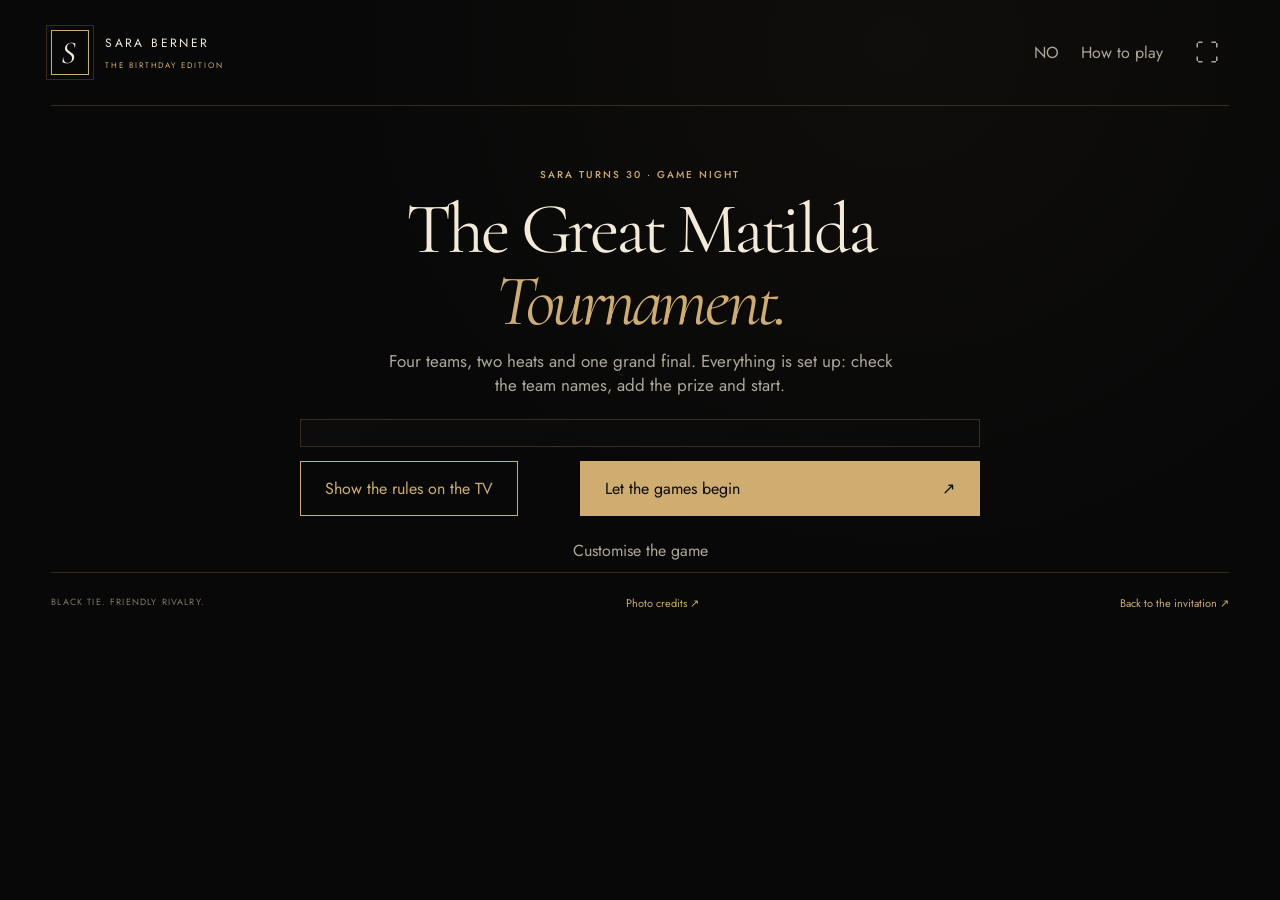
==== game/index.html @ 286bd053 "Prize bottle cut out from its white background, with a gold glow - New transparent PNG of the Berlin" ====
<!doctype html>
<html lang="en">
<head>
<meta charset="utf-8"><meta name="viewport" content="width=device-width, initial-scale=1, viewport-fit=cover"><meta name="apple-mobile-web-app-capable" content="yes"><meta name="mobile-web-app-capable" content="yes"><meta name="apple-mobile-web-app-status-bar-style" content="black-translucent"><meta name="apple-mobile-web-app-title" content="Sara's Game"><link rel="manifest" href="manifest.webmanifest"><link rel="apple-touch-icon" href="assets/app-icon.png"><meta name="theme-color" content="#080808"><meta name="robots" content="noindex,nofollow">
<title>The Great Matilda · The birthday game</title><link rel="icon" href="../favicon.svg"><link rel="stylesheet" href="game.css?v=20261114-prize3">
<!-- Optional web fonts must not block game scripts or offline play. -->
<link rel="stylesheet" href="https://fonts.googleapis.com/css2?family=Cormorant+Garamond:ital,wght@0,400;0,500;0,600;1,400;1,500&amp;family=Jost:wght@400;500;600&amp;display=swap" media="print" onload="this.media='all'">
</head>
<body>
<div class="game-shell">
  <header class="masthead"><a class="wordmark" href="../"><span class="deco-mark" aria-hidden="true">S</span><span>SARA BERNER<span class="wordmark-sub">THE BIRTHDAY EDITION</span></span></a><nav class="utility" aria-label="Game controls"><button id="language" class="quiet" type="button" aria-label="Switch to Norwegian">NO</button><button id="help-open" class="quiet" type="button" data-copy="how">How to play</button><button id="fullscreen" class="icon-button" type="button" aria-label="Full screen">⛶</button></nav></header>
  <main>
    <section id="setup" class="setup simple"><div class="simple-hero"><p class="eyebrow" data-copy="simpleEyebrow">SARA TURNS 30 · GAME NIGHT</p><h1 data-copy="simpleTitle">The Great Matilda<br><em>Tournament.</em></h1><p class="simple-sub" data-copy="simpleSub">Four teams, two heats and one grand final. Everything is set up: check the team names, add the prize and start.</p></div>
      <div class="setup-intro"><p class="eyebrow" data-copy="edition">THE GREAT MATILDA GAME NIGHT</p><h1 data-copy="setupTitle">A little friendly<br><em>competition.</em></h1><p class="intro-text" data-copy="setupIntro">Six categories. Your favourite people. And Sara, keeping score in spirit.</p><div class="rules-strip"><span><b>100–500</b><small data-copy="points">POINTS PER CLUE</small></span><span><b>2–6</b><small data-copy="teams">TEAMS AT THE TABLE</small></span><span><b>1</b><small data-copy="host">HOST IN CHARGE</small></span></div><p class="starter-note" data-copy="starter">Build your board from the category bank. Pick six ready categories, or bring in Sara’s personal rounds when they’re prepared.</p></div>
      <form id="team-form" class="team-form"><div class="section-top"><p class="eyebrow" data-copy="guestList">THE COMPETITION</p><span class="small-index">01 / 02</span></div><h2 data-copy="nameTeams">Name your teams.</h2><fieldset class="mode-choice"><legend class="sr-only" data-copy="modeLegend">Game format</legend><label><input type="radio" name="mode" value="single"><span><b data-copy="modeSingle">One game</b><small data-copy="modeSingleHint">2–6 teams on one board.</small></span></label><label><input type="radio" name="mode" value="tournament"><span><b data-copy="modeTournament">Tournament</b><small data-copy="modeTournamentHint">4–12 teams. Quick heats, then the winners meet in the final.</small></span></label></fieldset><div id="team-inputs"></div><div class="team-count"><button type="button" id="remove-team" class="text-button" data-copy="removeTeam">− Remove team</button><button type="button" id="add-team" class="text-button" data-copy="addTeam">+ Add team</button></div><div id="tournament-options" class="tournament-options" hidden><label class="team-label" for="heat-count"><span data-copy="heatSetting">Number of heats</span><select id="heat-count"><option value="2">2</option><option value="3">3</option><option value="4">4</option></select></label><label class="team-label" for="prize"><span data-copy="prizeSetting">The prize (optional)</span><input id="prize" maxlength="80" autocomplete="off" placeholder="A bottle of Berliner Luft"></label></div><label class="team-label" for="timer-duration"><span data-copy="timerSetting">Seconds per clue</span><select id="timer-duration"><option value="15">15</option><option value="30">30</option><option value="45" selected>45</option><option value="60">60</option><option value="90">90</option><option value="120">120</option></select></label><p class="form-hint" data-copy="timerHint">The clock starts when a clue opens. Timeout never changes the score.</p><a href="#category-choice" class="text-button" data-copy="chooseBoard">Choose your board ↓</a><p class="form-hint" data-copy="localSave">The game saves on this browser, so a refresh won’t end the party.</p></form>
      <section class="category-prep" id="category-choice" aria-labelledby="category-title"><div class="section-top"><p class="eyebrow" data-copy="categoryEyebrow">THE QUESTION BANK</p><span class="small-index">02 / 02</span></div><div class="category-prep-heading"><div><h2 id="category-title" data-copy="chooseSix">Choose your categories.</h2><p class="form-hint" data-copy="categoryHint">Pick as many as you like for testing. Six suits the party. Unfinished clues stay locked.</p></div><div id="category-shortcuts" class="category-shortcuts"><button id="all-categories" class="secondary" type="button" data-copy="allCategories">Select all ready</button><button id="clear-categories" class="text-button" type="button" data-copy="clearCategories">Clear selection</button><button id="default-categories" class="secondary" type="button" data-copy="recommended">Use recommended six</button></div></div><div id="category-options" class="category-options"></div><div id="tour-plan" class="tour-plan" hidden></div><details id="celebrity-picker" class="celebrity-picker"><summary data-copy="portraitTitle">Choose Sara’s celebrity faces</summary><p class="form-hint" data-copy="portraitHint">Choose five portraits for the round. Their selection order sets 100–500 points. Names are visible here for the host.</p><div id="portrait-gallery" class="portrait-gallery"></div><p id="portrait-count" role="status" aria-live="polite"></p><button id="portrait-apply" type="button" class="secondary" data-copy="portraitApply">Use these five faces</button></details><details class="private-pack"><summary data-copy="privateTitle">Prepare a private question pack</summary><p data-copy="privateHint">Download the question bank as JSON, edit your questions and answers, then import it here. It stays in this browser; nothing is uploaded to the invitation. Keep a copy on your laptop.</p><p class="form-hint" data-copy="privateFormat">6–40 categories, five clues each. Up to 2 MB, including any embedded PNG, JPG or WebP images. The two Sara reactions stay the same.</p><div class="private-actions"><button type="button" id="pack-export" class="secondary" data-copy="exportPack">Download question bank</button><label class="secondary file-label"><span data-copy="importPack">Import private JSON</span><input id="pack-import" type="file" accept=".json,application/json"></label><button type="button" id="pack-default" class="text-button" data-copy="defaultPack" hidden>Use public question bank</button></div><p id="pack-status" role="status" aria-live="polite"></p></details><div class="category-start"><p id="category-count" role="status" aria-live="polite"></p><p id="start-error" class="start-error" role="alert"></p><button type="button" id="rules-open-setup" class="secondary rules-open" data-copy="rulesShow">Show the rules on the TV</button><button type="button" id="customise" class="text-button customise-toggle">Customise the game</button><button type="submit" form="team-form" id="start-game" class="primary start-button"><span data-copy="begin">Let the games begin</span><span aria-hidden="true">↗</span></button></div></section>
      <section class="reaction-preview" aria-labelledby="reaction-title"><div><p class="eyebrow" data-copy="reactionEyebrow">SARA HAS A REACTION FOR THAT</p><h2 id="reaction-title" data-copy="reactionTitle">Correct? Wrong? She’ll let you know.</h2><p data-copy="reactionHint">Tap a sticker to try the reactions.</p></div><div class="reaction-gallery" id="reaction-gallery"></div></section>
    </section>
    <section id="play" hidden>
      <div class="board-heading"><div><p class="eyebrow" id="stage-label"></p><h1 data-copy="boardTitle">The Great Matilda<span class="gold">.</span></h1></div><div class="board-tools"><span id="progress" class="progress"></span><button id="rules-open-board" class="quiet rules-open" type="button" data-copy="rulesButton">Rules</button><button id="undo" class="quiet" type="button" data-copy="undo">↶ Undo</button><button id="adjust-open" class="quiet" type="button" data-copy="adjustScores">Adjust scores</button><button id="end-round" class="quiet" type="button" data-copy="endRound" hidden>End this round</button><button id="new-game" class="quiet" type="button" data-copy="newGame">New game</button></div></div>
      <div class="turn-banner" aria-live="polite"><div><p class="eyebrow" data-copy="turnLabel">THE FLOOR IS YOURS</p><strong id="turn-name"></strong></div><div><span data-copy="turnOrderLabel">TURN ORDER</span><p id="turn-order"></p></div></div><div class="scoreboard" id="scoreboard" aria-label="Teams and scores"></div><div class="board-scroll"><div class="quiz-board" id="board"></div></div>
      <p id="last-answer" class="last-answer" role="status" hidden></p><div class="board-footer"><span data-copy="boardHint">The highlighted team chooses a clue. Correct or Wrong takes the tile; turns move in team order.</span><button id="reactions-toggle" class="quiet" type="button" aria-pressed="true">Sara reactions: on</button></div><section id="standings" class="standings" hidden aria-live="polite"></section>
    </section>
    <p id="notice" class="notice" role="status" aria-live="polite"></p>
  </main>
  <footer class="site-footer"><span data-copy="footer">BLACK TIE. FRIENDLY RIVALRY.</span><a href="location-credits.html" target="_blank" rel="noopener" data-copy="photoCredits">Photo credits ↗</a><a href="../" data-copy="backInvite">Back to the invitation ↗</a></footer>
</div>
<dialog id="clue-dialog" aria-labelledby="clue-category">
  <div class="clue-top"><p class="eyebrow" id="clue-category"></p><div class="clue-meta"><span id="clue-value"></span><button class="icon-button" id="clue-cancel" type="button" aria-label="Return to board">×</button></div></div>
  <div class="clue-stage" id="clue-stage"><img id="clue-image" alt="Picture clue" hidden><h2 id="clue-question"></h2></div>
  <div class="answer" id="answer" hidden><p class="eyebrow" data-copy="answerLabel">THE ANSWER</p><p id="answer-text"></p><img id="answer-image" alt="" hidden><p id="answer-extra" class="answer-extra" hidden></p></div>
  <div class="clue-controls"><div class="timer"><output id="timer-value" aria-label="Seconds remaining">45</output><button id="timer-toggle" type="button" class="quiet" data-copy="startTimer">Start timer</button><button id="timer-reset" type="button" class="icon-button" aria-label="Reset timer">↺</button></div><button id="reveal" type="button" class="secondary" data-copy="reveal">Reveal answer</button></div>
  <div class="power-controls"><div class="power-buttons"><button id="power-double" type="button" class="secondary">×2 Double Up</button><button id="power-letter" type="button" class="secondary">A… First Letter</button><button id="power-steal" type="button" class="secondary">Steal</button></div><p id="power-hint" class="form-hint"></p><p id="letter-hint" class="letter-hint" role="status" hidden></p></div><div class="adjudication"><div><p class="eyebrow" data-copy="answering">ANSWERING NOW</p><div id="clue-teams" class="clue-teams"></div></div><div class="award-buttons"><button id="wrong" type="button" class="secondary"><span data-copy="wrong">Wrong</span> <span id="minus-value"></span></button><button id="correct" type="button" class="primary"><span data-copy="correct">Correct</span> <span id="plus-value"></span></button></div></div>
  <div class="clue-bottom"><button id="clue-undo" type="button" class="text-button" data-copy="undo">↶ Undo</button><p id="clue-status" role="status"></p><button id="clue-finish" type="button" class="text-button" data-copy="finish">Skip clue →</button></div>
</dialog>
<dialog id="round-dialog" class="round-dialog" aria-labelledby="round-winner"><p class="eyebrow" id="round-eyebrow"></p><p class="round-crown" aria-hidden="true">♛</p><h2 id="round-winner"></h2><p id="round-prize" class="round-prize" hidden></p><ol id="round-scores" class="round-scores"></ol><div id="round-facts" class="finale-facts round-facts"></div><div class="dialog-actions"><button id="round-back" class="secondary" type="button" data-copy="backToBoard">Back to the board</button><button id="round-next" class="primary" type="button"></button></div></dialog>
<dialog id="end-round-dialog" class="small-dialog" aria-labelledby="end-round-title"><p class="eyebrow" data-copy="hostNotes">FOR THE HOST</p><h2 id="end-round-title" data-copy="endRoundTitle">End this round now?</h2><p data-copy="endRoundBody">The team with the most points right now wins the round. Unplayed questions are skipped.</p><div class="dialog-actions"><button class="secondary" data-close="end-round-dialog" type="button" data-copy="keepPlaying">Keep playing</button><button class="primary" id="confirm-end-round" type="button" data-copy="endRoundConfirm">End round</button></div></dialog>
<dialog id="reaction-dialog" class="reaction-dialog" aria-labelledby="reaction-heading"><p id="reaction-heading" class="eyebrow"></p><img id="reaction-image" alt="Sara reaction"><strong id="reaction-points"></strong><p id="reaction-team"></p><button id="reaction-close" type="button" class="secondary" data-copy="continue">Continue →</button></dialog>
<dialog id="rules-dialog" class="rules-dialog" aria-label="Rules"><button class="icon-button dialog-close" data-close="rules-dialog" type="button" aria-label="Close">×</button><div id="rules-slide" class="rules-slide"></div><div class="rules-nav"><button id="rules-prev" type="button" class="secondary">←</button><span id="rules-dots" class="rules-dots"></span><button id="rules-next" type="button" class="primary"></button></div></dialog><dialog id="finale-dialog" class="finale-dialog" aria-labelledby="finale-eyebrow"><canvas id="finale-confetti" aria-hidden="true"></canvas><div class="finale-photo"><img src="../assets/sara-gatsby-toast.jpg" alt="Sara raising a glass of champagne to the winners"></div><div class="finale-body"><p id="finale-eyebrow" class="eyebrow"></p><h2 id="finale-winner"></h2><p id="finale-prize"></p><ol id="finale-scores" class="finale-scores"></ol><div id="finale-facts" class="finale-facts"></div><div class="finale-actions"><button id="finale-back" type="button" class="secondary" data-copy="backToBoard">Back to the board</button><button id="finale-new" type="button" class="primary" data-copy="playAgain">Start a new game</button></div></div></dialog><dialog id="help-dialog" class="small-dialog" aria-labelledby="help-title"><button class="icon-button dialog-close" data-close="help-dialog" type="button" aria-label="Close">×</button><p class="eyebrow" data-copy="hostNotes">FOR THE HOST</p><h2 id="help-title" data-copy="how">How to play</h2><ol><li data-copy="rule1">Connect your laptop to the TV. Make two to six teams and enter their names.</li><li data-copy="rule2">The first team starts. Choose a clue; the highlighted team answers and the timer starts automatically.</li><li data-copy="rule3">Correct awards points; Wrong deducts points. Both take the tile immediately and move the turn to the next team.</li><li data-copy="rule4">Turns follow team order. Each team has one Double Up, First Letter and Steal per round, used before judging or revealing the answer. Undo restores scores, tiles, turns and power-ups.</li><li data-copy="rule5">Tournament: each heat has its own board. When a heat ends, the winner goes through. The heat winners play the final for the prize.</li></ol><p class="form-hint" data-copy="draftHelp">“To prepare” tiles need personal questions or pictures. They won’t open until that content is added.</p><button class="primary" data-close="help-dialog" type="button" data-copy="understood">Got it</button></dialog>
<dialog id="reset-dialog" class="small-dialog" aria-labelledby="reset-title"><p class="eyebrow" data-copy="newRound">A FRESH START</p><h2 id="reset-title" data-copy="resetTitle">Start a new game?</h2><p data-copy="resetBody">This clears this browser’s current scores and played clues. Your question pack stays the same.</p><div class="dialog-actions"><button class="secondary" data-close="reset-dialog" type="button" data-copy="keepPlaying">Keep playing</button><button class="primary" id="confirm-reset" type="button" data-copy="resetConfirm">Start new game</button></div></dialog>
<dialog id="conflict-dialog" class="small-dialog" aria-labelledby="conflict-title"><h2 id="conflict-title" data-copy="conflictTitle">The game changed in another tab.</h2><p data-copy="conflictBody">This tab is paused to protect the latest scores. Reload the saved game before continuing.</p><button id="reload-game" class="primary" type="button" data-copy="reloadGame">Load latest game</button></dialog>
<dialog id="adjust-dialog" class="small-dialog" aria-labelledby="adjust-title"><button class="icon-button dialog-close" data-close="adjust-dialog" type="button" aria-label="Close">×</button><p class="eyebrow" data-copy="hostNotes">FOR THE HOST</p><h2 id="adjust-title" data-copy="adjustScores">Adjust scores</h2><p data-copy="adjustHint">Correct a score or award a house-rule bonus. Every correction has a reason and can be undone.</p><form id="adjust-form"><label class="team-label"><span data-copy="adjustTeam">Team</span><select id="adjust-team" required></select></label><label class="team-label"><span data-copy="adjustAmount">Points to add or subtract</span><input id="adjust-amount" type="number" min="-1000000" max="1000000" step="1" value="100" required></label><label class="team-label"><span data-copy="adjustReason">Reason</span><input id="adjust-reason" maxlength="160" required autocomplete="off"></label><p id="adjust-error" class="notice" role="status"></p><button class="primary" type="submit" data-copy="applyCorrection">Apply correction</button></form><div id="adjust-history" class="adjust-history"></div></dialog>
<script src="session-store.js?v=20261114-prize3"></script><script src="pack.js?v=20261114-prize3"></script><script src="celebrity-faces.js?v=20261114-prize3"></script><script src="engine.js?v=20261114-prize3"></script><script src="pack-tools.js?v=20261114-prize3"></script><script src="app.js?v=20261114-prize3"></script>
</body></html>
---- game/game.css ----
:root{--black:#080808;--panel:#141414;--gold:#cfad70;--ivory:#f3ead7;--muted:#ada798;--line:#cfad7038;color-scheme:dark;font-family:'Jost',sans-serif;background:var(--black);color:var(--ivory)}
*{box-sizing:border-box}body{margin:0;background:radial-gradient(ellipse at 70% 5%,#cfad7009,transparent 45%),var(--black);min-height:100svh}button,input{font:inherit}button,a,input{touch-action:manipulation}button{cursor:pointer;color:inherit;transition:background .2s,border-color .2s,transform .2s}button:disabled{cursor:default;opacity:.4}a{color:var(--gold);text-decoration:none}button:focus-visible,a:focus-visible,input:focus-visible{outline:2px solid var(--gold);outline-offset:5px}button:not(:disabled):active{transform:translateY(1px)}[hidden]{display:none!important}h1,h2,p{margin:0}h1,h2{font-family:'Cormorant Garamond',Georgia,serif;font-weight:400}h1{font-size:clamp(54px,6.8vw,112px);letter-spacing:-.045em;line-height:.94}h2{font-size:clamp(32px,3.5vw,52px);letter-spacing:-.025em;line-height:1.08}em{font-weight:400;color:var(--gold)}.gold{color:var(--gold)}.game-shell{max-width:1740px;margin:auto;padding:0 clamp(20px,4vw,72px)}.masthead{min-height:106px;display:flex;align-items:center;justify-content:space-between;gap:24px;border-bottom:1px solid var(--line)}.wordmark{display:flex;gap:16px;align-items:center;color:var(--ivory);font-size:12px;letter-spacing:.2em}.wordmark-sub{display:block;color:var(--gold);font-size:8px;margin-top:7px;letter-spacing:.24em}.deco-mark{display:grid;place-items:center;border:1px solid var(--gold);outline:1px solid var(--line);outline-offset:4px;width:38px;height:45px;font:italic 32px 'Cormorant Garamond',serif}.utility{display:flex;gap:22px;align-items:center}.quiet,.icon-button,.text-button{background:transparent;border:0;padding:10px 0;color:var(--muted);min-height:44px}.quiet:hover,.text-button:hover{color:var(--gold)}.icon-button{font-size:24px;min-width:44px;display:inline-grid;place-items:center}.eyebrow{font-size:10px;font-weight:500;letter-spacing:.2em;line-height:1.7;color:var(--gold)}.primary,.secondary{display:inline-flex;align-items:center;justify-content:center;gap:16px;border:1px solid var(--gold);padding:15px 24px;min-height:52px}.primary{background:var(--gold);color:#0a0a0a}.primary:hover:not(:disabled){background:#e3c790;border-color:#e3c790}.secondary{background:transparent;color:var(--gold)}.secondary:hover:not(:disabled){background:#cfad7010}
.setup{display:grid;grid-template-columns:1.2fr 1fr;gap:64px 8%;padding-top:clamp(46px,7vw,100px)}.setup-intro{padding:10px 0}.setup-intro h1{margin:24px 0 26px}.intro-text{font-size:17px;line-height:1.7;color:var(--muted);max-width:460px}.rules-strip{display:flex;gap:clamp(20px,4vw,62px);margin:44px 0 25px;padding:24px 0;border-block:1px solid var(--line);max-width:480px}.rules-strip span{display:flex;flex-direction:column;gap:9px}.rules-strip b{font:400 32px 'Cormorant Garamond',serif}.rules-strip small{font-size:8px;letter-spacing:.12em;color:var(--gold)}.starter-note,.form-hint{font-size:12px;color:var(--muted);line-height:1.6;max-width:440px}.team-form{position:relative;padding:clamp(26px,3.6vw,54px);border:1px solid var(--line);align-self:start;background:linear-gradient(145deg,#ffffff04,transparent)}.team-form::before,.team-form::after{position:absolute;content:'';width:30px;height:30px;pointer-events:none;border:solid var(--gold)}.team-form::before{left:8px;top:8px;border-width:1px 0 0 1px}.team-form::after{bottom:8px;right:8px;border-width:0 1px 1px 0}.section-top{display:flex;justify-content:space-between;gap:15px;margin-bottom:20px}.small-index{font-size:10px;color:var(--muted)}#team-inputs{margin-top:26px}.team-label{display:block;margin-top:17px;font-size:11px;color:var(--muted)}.team-label input{display:block;width:100%;margin-top:7px;background:#080808;border:1px solid var(--line);color:var(--ivory);min-height:46px;padding:10px 14px;border-radius:0}.team-label input:focus{border-color:var(--gold)}.team-count{display:flex;justify-content:space-between;font-size:12px;gap:20px;margin:6px 0 19px}.start-button{width:100%;justify-content:space-between}.team-form .form-hint{margin-top:16px}.reaction-preview{grid-column:1/-1;border-top:1px solid var(--line);padding:32px 0;display:grid;grid-template-columns:1fr 1.2fr;align-items:center;gap:36px}.reaction-preview h2{font-size:34px;max-width:420px;margin:10px 0}.reaction-preview p:not(.eyebrow){font-size:12px;color:var(--muted)}.reaction-gallery{display:flex;gap:8px;flex-wrap:wrap;justify-content:flex-end}.sticker-button{background:transparent;border:1px solid transparent;width:clamp(48px,5vw,78px);aspect-ratio:1;padding:3px}.sticker-button:hover{transform:translateY(-5px) rotate(-4deg);border-color:var(--line)}.sticker-button img{width:100%;height:100%;object-fit:contain}
.board-heading{display:flex;justify-content:space-between;align-items:flex-end;gap:28px;padding:36px 0 27px}.board-heading h1{font-size:clamp(44px,5vw,74px);margin-top:11px}.board-tools{display:flex;align-items:center;gap:22px;font-size:12px}.progress{color:var(--gold);white-space:nowrap}.scoreboard{display:grid;grid-template-columns:repeat(var(--team-count,3),1fr);gap:12px;margin-bottom:25px}.team-score{position:relative;background:#111;border:1px solid #ffffff16;padding:14px 20px;display:flex;align-items:center;justify-content:space-between;gap:18px;text-align:left;min-width:0}.team-score[aria-pressed=true]{border-color:var(--gold);background:linear-gradient(100deg,#cfad7012,#101010)}.team-score[aria-pressed=true]::before{position:absolute;content:'';height:4px;width:4px;background:var(--gold);left:8px;top:50%;transform:rotate(45deg)}.team-score .team-name{font-size:13px;overflow-wrap:anywhere}.team-score strong{font:500 35px/.9 'Cormorant Garamond',serif;white-space:nowrap;color:var(--gold)}.board-scroll{overflow-x:auto;padding:1px}.quiz-board{display:grid;grid-template-columns:repeat(var(--board-columns,6),minmax(0,1fr));gap:9px}.category-column{display:grid;grid-template-rows:76px repeat(5,clamp(58px,9.2vh,102px));gap:9px}.category-heading{display:flex;flex-direction:column;align-items:center;justify-content:center;text-align:center;border-block:1px solid #cfad7066;padding:8px}.category-heading h2{font-family:'Jost',sans-serif;font-size:clamp(11px,1vw,16px);line-height:1.3;letter-spacing:.025em;font-weight:500}.category-heading span{font-size:8px;color:#877957;margin-bottom:6px;letter-spacing:.2em}.clue-tile{position:relative;display:flex;flex-direction:column;align-items:center;justify-content:center;gap:2px;background:linear-gradient(145deg,#1b1b1b,#111);border:1px solid var(--line);font:400 clamp(28px,3vw,45px)/1 'Cormorant Garamond',serif;color:var(--gold)}.clue-tile:hover:not(:disabled){background:#252117;border-color:var(--gold);transform:translateY(-2px);box-shadow:0 8px 25px #0008}.clue-tile.used{background:transparent;border-color:#ffffff0a;opacity:1;color:#776645;font-size:23px}.clue-tile.draft{background:#0c0c0c;border-style:dashed;opacity:.65;font-size:25px;color:#69645a}.clue-tile small{font:400 8px/1.5 'Jost',sans-serif;letter-spacing:.08em;color:#aaa18e}.board-footer{display:flex;justify-content:space-between;align-items:center;gap:24px;font-size:11px;color:var(--muted);line-height:1.5;margin:12px 0 24px}.board-footer button{font-size:11px;white-space:nowrap}.site-footer{border-top:1px solid var(--line);padding:22px 0 30px;display:flex;justify-content:space-between;gap:22px;color:#847b68;font-size:9px;letter-spacing:.13em}.site-footer a{font-size:11px;letter-spacing:0}.notice{font-size:13px;line-height:1.6;color:var(--gold);padding:0 0 12px}.notice:empty{display:none}.standings{text-align:center;padding:45px 20px;border:1px solid var(--gold);margin-bottom:35px;animation:rise .5s both}.standings h2{font-size:56px;margin:12px 0}.standings p{color:var(--gold);font-size:14px}
dialog{width:min(1200px,calc(100% - 48px));max-width:none;max-height:calc(100svh - 40px);border:1px solid #cfad706e;background:#101010;color:var(--ivory);padding:28px 40px;overflow-y:auto;overscroll-behavior:contain}dialog::backdrop{background:#000d;backdrop-filter:blur(10px)}dialog[open]{animation:rise .25s both}.clue-top{display:flex;align-items:center;justify-content:space-between;gap:20px;border-bottom:1px solid var(--line);padding-bottom:12px}.clue-meta{display:flex;align-items:center;gap:30px;color:var(--gold)}#clue-value{font:400 32px 'Cormorant Garamond',serif}.clue-stage{min-height:clamp(150px,26vh,350px);display:flex;align-items:center;justify-content:center;gap:32px;padding:26px 12px}.clue-stage h2{font-size:clamp(32px,3.8vw,56px);line-height:1.12;text-align:center;max-width:900px}.clue-stage.has-image h2{font-size:clamp(26px,3vw,45px);text-align:left;flex:1}.clue-stage img{width:min(45%,420px);height:min(34vh,360px);object-fit:contain}.answer{text-align:center;padding:18px;background:#cfad7009;border:1px solid var(--line);animation:rise .3s both}.answer p:last-child{font:400 27px/1.2 'Cormorant Garamond',serif;margin-top:5px}.clue-controls{display:flex;align-items:center;justify-content:space-between;gap:20px;margin:18px 0}.timer{display:flex;align-items:center;gap:15px}.timer output{font:500 35px/.9 'Cormorant Garamond',serif;color:var(--gold);font-variant-numeric:tabular-nums;min-width:36px}.timer button{font-size:12px}.timer .icon-button{font-size:21px}.adjudication{display:flex;align-items:flex-end;justify-content:space-between;gap:24px;border-top:1px solid var(--line);padding-top:16px}.clue-teams{display:flex;flex-wrap:wrap;gap:6px;margin-top:9px}.clue-team{border:1px solid var(--line);color:var(--muted);padding:9px 13px;font-size:12px;background:transparent;min-height:42px;max-width:250px;overflow-wrap:anywhere}.clue-team[aria-pressed=true]{border-color:var(--gold);color:var(--ivory);background:#cfad7012}.award-buttons{display:flex;gap:10px;flex-shrink:0}.award-buttons button{min-width:140px}.clue-bottom{display:flex;align-items:center;justify-content:space-between;gap:20px;padding-top:9px}.clue-bottom button{font-size:12px;color:var(--gold);white-space:nowrap}.clue-bottom p{font-size:11px;color:var(--muted);text-align:center}
/* The supplied cutouts float over the game, without a card or image frame. */
.reaction-dialog{--reaction-color:var(--gold);isolation:isolate;text-align:center;width:min(760px,calc(100% - 24px));max-height:calc(100svh - 16px);overflow:hidden;padding:16px 24px;border:0;background:transparent;box-shadow:none}
.reaction-dialog::backdrop{background:#0009;backdrop-filter:blur(3px)}
.reaction-dialog[open]{animation:none}
.reaction-dialog.wrong{--reaction-color:#d7998c}
.reaction-dialog .eyebrow{color:var(--reaction-color);font-size:clamp(12px,1.6vw,18px);letter-spacing:.28em;text-shadow:0 2px 12px #000}
.reaction-dialog img{display:block;width:min(480px,85vw);height:clamp(170px,45svh,500px);object-fit:contain;margin:12px auto 0;position:relative;z-index:1;filter:drop-shadow(0 0 18px color-mix(in srgb,var(--reaction-color) 45%,transparent)) drop-shadow(0 16px 24px #0009);transform-origin:50% 70%}
.reaction-dialog strong{font:500 clamp(60px,9svh,110px)/.9 'Cormorant Garamond',serif;color:var(--reaction-color);display:block;position:relative;z-index:2;margin-top:2px;text-shadow:0 3px 22px #000}
.reaction-dialog #reaction-team{margin:10px 0 12px;color:var(--ivory);font-size:clamp(14px,2vw,22px);overflow-wrap:anywhere;text-shadow:0 2px 12px #000}
.reaction-dialog #reaction-close{padding:8px 22px;min-height:44px;border:0;border-bottom:1px solid var(--line);background:#08080866;color:var(--ivory)}
.reaction-dialog[data-effect=pop][open] img{animation:sticker-pop .65s cubic-bezier(.2,.8,.3,1.25) both}
.reaction-dialog[data-effect=float][open] img{animation:sticker-float .65s cubic-bezier(.15,.8,.3,1) both}
.reaction-dialog[data-effect=swing][open] img{animation:sticker-swing .7s ease-out both}
.reaction-dialog[data-effect=shake][open] img{animation:sticker-shake .65s both}
.reaction-dialog[data-effect=drop][open] img{animation:sticker-drop .65s ease-out both}
.reaction-dialog[data-effect=wobble][open] img{animation:sticker-wobble .7s ease-out both}
.small-dialog{width:min(620px,calc(100% - 32px));padding:36px}.small-dialog h2{margin:16px 0 22px}.small-dialog p:not(.eyebrow),.small-dialog li{font-size:14px;line-height:1.65;color:var(--muted)}.small-dialog ol{padding-left:22px}.small-dialog li{margin:16px 0;padding-left:6px}.small-dialog>.primary{margin-top:24px}.dialog-close{float:right;margin-top:-15px;margin-right:-15px}.dialog-actions{display:flex;gap:12px;justify-content:flex-end;margin-top:30px}.small-dialog .form-hint{font-size:12px}
@keyframes rise{from{opacity:0;transform:translateY(14px)}to{opacity:1;transform:translateY(0)}}@keyframes sticker-pop{0%{opacity:0;transform:scale(.55) rotate(-15deg)}60%{opacity:1;transform:scale(1.12) rotate(5deg)}100%{transform:scale(1) rotate(0)}}@keyframes sticker-shake{0%{opacity:0;transform:translateX(30px)}25%{opacity:1;transform:translateX(-16px) rotate(-8deg)}50%{transform:translateX(12px) rotate(6deg)}75%{transform:translateX(-6px) rotate(-3deg)}100%{transform:translateX(0)}}
@media(max-width:1050px){.setup{gap:48px 5%;grid-template-columns:1fr 1fr}.utility{gap:12px}.adjudication{display:block}.award-buttons{justify-content:flex-end;margin-top:14px}.board-tools{gap:12px}.reaction-preview{grid-template-columns:1fr}.reaction-gallery{justify-content:flex-start}.sticker-button{width:65px}.team-score{padding:13px 14px;gap:10px}.team-score .team-name{font-size:11px}.team-score strong{font-size:30px}.clue-stage{min-height:180px}}
@media(max-width:700px){.game-shell{padding:0 18px}.masthead{min-height:82px;gap:10px}.wordmark{font-size:9px;gap:10px;letter-spacing:.12em}.wordmark-sub{font-size:6px;letter-spacing:.12em}.deco-mark{width:26px;height:32px;font-size:25px}.utility{gap:10px;font-size:10px}.utility .icon-button{font-size:20px;min-width:28px}.setup{grid-template-columns:1fr;gap:32px;padding-top:40px}.setup-intro h1{font-size:65px}.rules-strip{margin-top:27px;gap:42px}.team-form{padding:28px}.reaction-preview{gap:20px}.reaction-preview h2{font-size:30px}.sticker-button{width:55px}.board-heading{align-items:flex-start;gap:10px;flex-direction:column;padding:26px 0 20px}.board-heading h1{font-size:54px}.board-tools{width:100%;justify-content:space-between}.scoreboard{grid-template-columns:repeat(2,minmax(0,1fr));gap:8px;margin-bottom:20px}.team-score{padding:12px 15px;min-height:60px}.quiz-board{min-width:750px}.category-column{grid-template-rows:68px repeat(5,64px);gap:7px}.category-heading h2{font-size:12px}.clue-tile{font-size:32px}.board-footer{align-items:flex-start;flex-direction:column;gap:0}.site-footer{font-size:7px;align-items:center}.site-footer a{font-size:10px}dialog{width:calc(100% - 20px);max-height:calc(100svh - 20px);padding:16px}.clue-top{gap:6px}.clue-top .eyebrow{font-size:9px}.clue-meta{gap:7px}.clue-stage{flex-direction:column;gap:15px;padding:24px 0}.clue-stage h2,.clue-stage.has-image h2{font-size:32px;text-align:center}.clue-stage img{width:100%;height:200px}.clue-controls{gap:8px}.clue-controls .secondary{font-size:12px;padding:12px}.timer{gap:6px}.timer output{font-size:30px}.timer button{font-size:10px}.timer .icon-button{min-width:28px}.award-buttons{width:100%}.award-buttons button{flex:1;min-width:0;padding:12px;font-size:13px}.clue-team{font-size:11px;padding:8px 10px}.clue-bottom{flex-wrap:wrap;gap:2px 15px}.clue-bottom p{order:3;width:100%;padding-bottom:5px}.small-dialog{padding:25px}.dialog-actions{flex-direction:column}.reaction-dialog{padding:14px 12px}.standings h2{font-size:42px}}
/* Share the available TV height across the board, including turns and tokens. */
@media(min-width:701px){
  .playing .game-shell{height:100svh;display:flex;flex-direction:column}
  .playing .masthead{min-height:56px;flex-shrink:0}
  .playing main{flex:1;min-height:0;display:flex;flex-direction:column}
  .playing #play{flex:1;min-height:0;display:flex;flex-direction:column}
  .playing .board-heading{padding:10px 0 12px;gap:20px;flex-shrink:0}
  .playing .board-heading h1{font-size:44px;margin-top:4px}
  .playing .board-tools{gap:18px}
  .playing .turn-banner{padding:7px 0;margin-bottom:8px;flex-shrink:0}
  .playing .turn-banner strong{font-size:26px}
  .playing .scoreboard{margin-bottom:10px;flex-shrink:0}
  .playing .team-score{min-height:66px;padding:8px 16px}
  .playing .team-details{gap:3px}
  .playing .team-powers span{padding:2px 5px}
  .playing .board-scroll{flex:1;min-height:306px}
  .playing .quiz-board{height:100%;gap:8px}
  .playing .category-column{height:100%;grid-template-rows:54px repeat(var(--rows,5),minmax(44px,1fr));gap:6px}
  .playing .category-heading h2{font-size:clamp(13px,1.2vw,18px)}
  .playing .clue-tile{font-size:clamp(32px,3.2vw,52px)}
  .playing .tall-board .category-column{grid-template-rows:30px repeat(var(--rows,7),minmax(0,1fr));gap:3px}
  .playing .tall-board .category-heading{padding:2px 6px}
  .playing .tall-board .clue-tile{font-size:clamp(20px,2vw,40px);min-height:0;overflow:hidden}
  .playing .tall-board .clue-tile.used{font-size:18px}
  .playing .clue-tile.draft{font-size:26px}
  .playing .clue-tile.used{font-size:24px}
  .playing .last-answer{padding:6px 12px;margin-top:6px;flex-shrink:0}
  .playing .board-footer{margin:0;gap:16px;flex-shrink:0}
  .playing .site-footer{padding:6px 0;flex-shrink:0}
}
@media(prefers-reduced-motion:reduce){*,*::before,*::after{animation:none!important;transition:none!important;scroll-behavior:auto!important}}

@keyframes sticker-float{from{opacity:0;transform:translateY(100px) scale(.85)}to{opacity:1;transform:translateY(0) scale(1)}}
@keyframes sticker-swing{0%{opacity:0;transform:rotate(-28deg) scale(.7)}55%{opacity:1;transform:rotate(9deg) scale(1.04)}80%{transform:rotate(-4deg)}100%{transform:rotate(0) scale(1)}}
@keyframes sticker-drop{0%{opacity:0;transform:translateY(-90px) rotate(8deg)}65%{opacity:1;transform:translateY(10px) rotate(-4deg)}100%{transform:translateY(0) rotate(0)}}
@keyframes sticker-wobble{0%{opacity:0;transform:scale(.7) rotate(14deg)}30%{opacity:1;transform:scale(1.06) rotate(-10deg)}65%{transform:rotate(6deg)}100%{transform:scale(1) rotate(0)}}

/* Preparation is deliberately separate from the board shown on the TV. */
select{font:inherit;color:var(--ivory);background:var(--black);border:1px solid var(--line);border-radius:0;padding:10px 14px;min-height:46px}select:focus-visible{outline:2px solid var(--gold);outline-offset:4px}.team-label select{display:block;width:100%;margin-top:7px}.team-form>a{display:inline-block;margin-top:14px;color:var(--gold)}
.category-prep{grid-column:1/-1;border-top:1px solid var(--line);padding-top:30px;scroll-margin-top:30px}.category-prep-heading{display:flex;align-items:flex-end;justify-content:space-between;gap:24px}.category-prep-heading .form-hint{margin-top:14px;max-width:570px}.category-prep-heading button{font-size:12px;padding:12px 18px;white-space:nowrap}.category-options{display:grid;grid-template-columns:repeat(5,minmax(0,1fr));gap:12px;margin:28px 0}.category-option{display:flex;flex-direction:column;position:relative;min-width:0;min-height:185px;padding:20px 18px;background:#111;border:1px solid var(--line);cursor:pointer;transition:border-color .2s,background .2s}.category-option:has(input:checked){border-color:var(--gold);background:linear-gradient(130deg,#cfad7015,#111)}.category-option:has(input:focus-visible){outline:2px solid var(--gold);outline-offset:4px}.category-option:has(input:disabled){opacity:.45;cursor:default}.category-option input{width:18px;height:18px;margin:0 0 18px;accent-color:var(--gold);align-self:flex-end}.category-option strong{font:500 24px/1.05 'Cormorant Garamond',serif}.category-option small{font-size:11px;line-height:1.6;color:var(--muted);margin:10px 0 12px}.category-option .ready-count{font-size:10px;letter-spacing:.07em;color:var(--gold);margin-top:auto}.category-start{display:flex;align-items:center;justify-content:space-between;gap:24px}.category-start>p{font-size:13px;line-height:1.6;color:var(--muted)}.category-start .start-button{max-width:400px}.board-tools{flex-wrap:wrap;justify-content:flex-end}.answer #answer-text{font:400 27px/1.2 'Cormorant Garamond',serif;margin-top:5px}.answer .answer-extra{font:400 13px/1.65 'Jost',sans-serif;color:var(--muted);margin:12px auto 0;max-width:850px;white-space:pre-line}#adjust-form>.primary{width:100%;margin-top:24px}#adjust-error{padding-top:10px}.adjust-history{margin-top:24px;border-top:1px solid var(--line);padding-top:14px}.adjust-history:empty{display:none}.adjust-history p{font-size:12px!important;padding:7px 0}.adjust-history strong{color:var(--gold)}
@media(max-width:1100px){.category-options{grid-template-columns:repeat(3,minmax(0,1fr))}.category-option{min-height:170px}.board-tools{gap:10px}.board-tools .progress{width:100%;text-align:right}}
@media(max-width:700px){.category-options{grid-template-columns:repeat(2,minmax(0,1fr));gap:10px}.category-option{padding:16px 14px;min-height:175px}.category-option strong{font-size:23px}.category-prep-heading,.category-start{align-items:stretch;flex-direction:column}.category-start .start-button{max-width:none}.category-prep-heading button{align-self:flex-start}.board-tools .progress{width:auto;text-align:left}.category-option input{margin-bottom:12px}}

.private-pack{border-block:1px solid var(--line);margin:30px 0;padding:18px 0}.private-pack summary{cursor:pointer;color:var(--gold);font-size:14px}.private-pack>p{max-width:800px;color:var(--muted);font-size:13px;line-height:1.7;margin-top:14px}.private-pack .form-hint{font-size:12px}.private-actions{display:flex;flex-wrap:wrap;gap:14px;margin-top:20px;align-items:center}.private-actions button,.file-label{font-size:12px}.file-label{position:relative;cursor:pointer;overflow:hidden}.file-label input{position:absolute;inset:0;width:100%;height:100%;opacity:0;cursor:pointer}.file-label:focus-within{outline:2px solid var(--gold);outline-offset:4px}#answer-image{display:block;max-width:100%;height:min(35vh,320px);object-fit:contain;margin:16px auto}
/* Tournament format, round results and TV-readable clue controls. */
.sr-only{position:absolute;width:1px;height:1px;overflow:hidden;clip:rect(0 0 0 0);white-space:nowrap}
.mode-choice{display:grid;grid-template-columns:1fr 1fr;gap:10px;border:0;padding:0;margin:18px 0 6px}
.mode-choice label{display:flex;gap:12px;align-items:flex-start;padding:14px 16px;border:1px solid var(--line);cursor:pointer}
.mode-choice label:has(input:checked){border-color:var(--gold);background:#cfad7010}
.mode-choice input{accent-color:var(--gold);margin-top:4px}
.mode-choice b{display:block;font-weight:500;color:var(--ivory)}
.mode-choice small{display:block;margin-top:4px;color:var(--muted);font-size:12px;line-height:1.45}
.tournament-options{display:grid;grid-template-columns:1fr 2fr;gap:12px}
.tour-plan{display:grid;grid-template-columns:repeat(auto-fit,minmax(220px,1fr));gap:12px;margin-top:18px}
.tour-plan>.form-hint,.tour-plan>.text-button{grid-column:1/-1}
.tour-heat{border:1px solid var(--line);padding:18px}
.tour-heat:last-of-type{border-color:var(--gold)}
.tour-heat h3{font-size:22px;margin:8px 0 10px;overflow-wrap:anywhere}
.tour-cats{color:var(--muted);font-size:13px;line-height:1.5}
.round-dialog{width:min(900px,calc(100% - 48px));text-align:center;padding:48px 40px;border-color:var(--gold)}
.round-dialog::backdrop{background:#000d}
.round-crown{font-size:46px;color:var(--gold);margin:6px 0 0;line-height:1}
.round-dialog h2{font-size:clamp(48px,6vw,96px);margin:10px 0 14px;overflow-wrap:anywhere}
.round-dialog.is-final h2{background:linear-gradient(100deg,#b8902f,#f6e3ae 30%,#d3b580 50%,#fff4d6 62%,#c9a24a);-webkit-background-clip:text;background-clip:text;color:transparent}
.round-prize{font-size:clamp(20px,2vw,28px);color:var(--ivory);margin:0 0 18px}
.round-scores{list-style:none;padding:0;margin:18px auto 26px;max-width:520px;counter-reset:rank}
.round-scores li{display:flex;justify-content:space-between;gap:20px;padding:10px 4px;border-bottom:1px solid var(--line);font-size:18px;counter-increment:rank}
.round-scores li::before{content:counter(rank);color:var(--gold);width:26px;text-align:left}
.round-scores li span{flex:1;text-align:left}
.round-scores li:first-child{color:var(--gold)}
.round-dialog .dialog-actions{justify-content:center}
@media(min-width:1400px){.clue-team{font-size:17px;padding:12px 18px;min-height:52px}.clue-bottom p{font-size:16px}.clue-bottom button{font-size:15px}.timer button{font-size:15px}}
@media(max-width:700px){.mode-choice,.tournament-options{grid-template-columns:1fr}}

/* The host follows the highlighted turn; completed tickets stay visibly taken. */
.turn-banner{display:flex;justify-content:space-between;align-items:center;gap:24px;border-block:1px solid var(--line);padding:14px 0;margin-bottom:16px}.turn-banner strong{font:500 30px/1.2 'Cormorant Garamond',serif;color:var(--gold)}.turn-banner>div:last-child{text-align:right;max-width:60%}.turn-banner span{font-size:9px;letter-spacing:.15em;color:var(--gold)}.turn-banner p:last-child{font-size:11px;line-height:1.6;color:var(--muted)}.team-details{display:grid;gap:6px}.turn-label{font-size:8px;letter-spacing:.13em;color:var(--gold)}.team-powers{display:flex;gap:6px}.team-powers span{font-size:10px;border:1px solid var(--line);padding:3px 6px;color:var(--gold)}.team-powers .spent{color:#696969;border-color:#ffffff12;text-decoration:line-through}.clue-tile.used{background:#161616;border-color:#ffffff12;color:#686868}.clue-tile.used small{color:#777}.answering-team{font:500 29px/1.2 'Cormorant Garamond',serif;color:var(--gold)}.power-controls{padding:12px 0;border-top:1px solid var(--line)}.power-buttons{display:flex;flex-wrap:wrap;gap:8px}.power-buttons button{padding:10px 16px;font-size:12px}.power-controls .form-hint{margin-top:8px;font-size:10px}.letter-hint{margin-top:10px;color:var(--gold);font-size:20px}.adjudication{align-items:center}
@media(max-width:700px){.turn-banner{align-items:flex-start}.turn-banner strong{font-size:25px}.turn-banner>div:last-child{max-width:48%}.team-score strong{font-size:30px}.adjudication{flex-wrap:wrap}.power-buttons button{flex:1;white-space:nowrap;padding:10px}.power-buttons button:last-child{flex-basis:100%}}

.quiz-board{min-width:calc(var(--board-columns,6) * 140px)}.category-shortcuts{display:flex;flex-wrap:wrap;gap:10px;justify-content:flex-end}.category-shortcuts button{font-size:12px}.category-prep-heading{align-items:center}@media(max-width:700px){.category-shortcuts{justify-content:flex-start}.category-prep-heading{flex-direction:column;align-items:flex-start}}

.last-answer{padding:12px 16px;background:#cfad7008;border:1px solid var(--line);font-size:13px;line-height:1.5;color:var(--gold);margin-top:12px}

.celebrity-picker{border-block:1px solid var(--line);padding:22px 0;margin:22px 0}.celebrity-picker summary{font-size:14px;color:var(--gold);cursor:pointer}.portrait-gallery{display:grid;grid-template-columns:repeat(auto-fill,minmax(140px,1fr));gap:12px;margin:20px 0}.portrait-card{display:grid;position:relative;gap:6px;border:1px solid var(--line);padding:8px;cursor:pointer}.portrait-card:has(input:checked){border-color:var(--gold);background:#cfad700c}.portrait-card img{width:100%;aspect-ratio:1;object-fit:cover}.portrait-card input{position:absolute;top:15px;right:15px;accent-color:var(--gold);width:19px;height:19px}.portrait-card strong{font-size:12px;font-weight:400}.portrait-card span{font-size:11px;color:var(--gold)}#portrait-count{font-size:12px;color:var(--muted);margin-bottom:12px}

/* Landscape photo clues get more room than the square portrait layout. */
@media(min-width:701px){
  #clue-dialog:has(.location-clue){padding:12px 24px;max-height:calc(100svh - 24px)}
  #clue-dialog:has(.location-clue) .clue-top{padding-bottom:4px}
  #clue-dialog:has(.location-clue) .clue-meta .icon-button{min-height:32px}
  .clue-stage.location-clue{min-height:0;padding:8px 0;gap:20px}
  .clue-stage.location-clue img{width:70%;height:clamp(220px,42svh,420px);object-fit:contain}
  .clue-stage.location-clue h2{font-size:28px;line-height:1.15}
  #clue-dialog:has(.location-clue) .clue-controls{margin:6px 0}
  #clue-dialog:has(.location-clue) .secondary{min-height:40px;padding:8px 16px}
  #clue-dialog:has(.location-clue) .power-controls{display:grid;grid-template-columns:auto 1fr;align-items:center;gap:6px 16px;padding:6px 0}
  #clue-dialog:has(.location-clue) .power-controls .form-hint{margin:0;max-width:none}
  #clue-dialog:has(.location-clue) .letter-hint{grid-column:1/-1;margin:0}
  #clue-dialog:has(.location-clue) .adjudication{padding-top:8px}
  #clue-dialog:has(.location-clue) .clue-teams{margin-top:3px}
  #clue-dialog:has(.location-clue) .answering-team{font-size:24px}
  #clue-dialog:has(.location-clue) .clue-bottom{padding-top:4px}
  #clue-dialog:has(.location-clue) .clue-bottom button{min-height:32px}
}
.tour-picker{margin-top:12px}
.tour-picker summary{cursor:pointer;color:var(--gold);font-size:13px}
.tour-chips{display:flex;flex-wrap:wrap;gap:6px;margin-top:10px}
.tour-chip{border:1px solid var(--line);background:transparent;color:var(--muted);padding:5px 9px;font:inherit;font-size:12px;cursor:pointer}
.tour-chip[aria-pressed="true"]{border-color:var(--gold);color:#f4ead7;background:rgba(201,164,92,.16)}
.tour-pick-count{color:var(--muted);font-size:12px;margin-top:8px}
.power-pop{position:fixed;inset:0;display:flex;flex-direction:column;align-items:center;justify-content:center;gap:14px;pointer-events:none;z-index:20;animation:power-pop 1.8s ease forwards}
.power-pop img{height:min(46vh,380px);max-width:70vw;object-fit:contain;filter:drop-shadow(0 0 22px rgba(201,164,92,.7)) drop-shadow(0 0 4px rgba(170,40,40,.6))}
.power-pop strong{font:500 clamp(28px,3.4vw,52px)/1.1 'Cormorant Garamond',serif;color:var(--gold);text-shadow:0 2px 14px #000}
@keyframes power-pop{0%{opacity:0;transform:scale(.5) rotate(-8deg)}14%{opacity:1;transform:scale(1.08) rotate(3deg)}24%{transform:scale(1) rotate(0)}78%{opacity:1}100%{opacity:0;transform:scale(1.05)}}
@media(prefers-reduced-motion:reduce){.power-pop{animation:none}}

/* Phone held sideways (mirrored to a TV with AirPlay): everything on one screen, no scrolling. */
@media(orientation:landscape) and (max-height:600px){
  .playing .game-shell{height:100svh;display:flex;flex-direction:column;padding:0 max(14px,env(safe-area-inset-right)) 0 max(14px,env(safe-area-inset-left))}
  .playing .masthead,.playing .turn-banner,.playing .last-answer,.playing .board-footer,.playing .site-footer{display:none}
  .playing main{flex:1;min-height:0;display:flex;flex-direction:column}
  .playing #play{flex:1;min-height:0;display:flex;flex-direction:column;padding-bottom:6px}
  .playing .board-heading{padding:6px 0 5px;gap:10px;flex-shrink:0;align-items:center}
  .playing .board-heading h1{font-size:20px;margin:0}
  .playing .board-heading .eyebrow{font-size:9px;margin:0}
  .playing .board-tools{gap:12px;font-size:11px}
  .playing .scoreboard{gap:6px;margin-bottom:6px;flex-shrink:0}
  .playing .team-score{min-height:0;padding:4px 10px;gap:6px}
  .playing .team-score strong{font-size:22px}
  .playing .team-name{font-size:12px}
  .playing .turn-label{font-size:8px}
  .playing .team-powers{display:none}
  .playing .board-scroll{flex:1;min-height:0;overflow:hidden}
  .playing .quiz-board{min-width:0;height:100%;gap:5px}
  .playing .category-column,.playing .tall-board .category-column{height:100%;grid-template-rows:26px repeat(var(--rows,5),minmax(0,1fr));gap:3px}
  .playing .category-heading{padding:1px 3px;min-width:0}
  .playing .category-heading span{display:none}
  .playing .category-heading h2{font-size:10px;line-height:1.1;overflow:hidden;text-overflow:ellipsis;display:-webkit-box;-webkit-line-clamp:2;-webkit-box-orient:vertical}
  .playing .clue-tile,.playing .tall-board .clue-tile{font-size:20px;min-height:0;overflow:hidden}
  .playing .clue-tile.used,.playing .tall-board .clue-tile.used{font-size:13px}
  .playing .clue-tile small{display:none}

  /* Question window: question on the left, host controls on the right. */
  #clue-dialog,#clue-dialog:has(.location-clue){width:100vw;max-width:none;height:100svh;max-height:none;margin:0;padding:8px max(16px,env(safe-area-inset-right)) 8px max(16px,env(safe-area-inset-left));border:0;
    display:grid;grid-template-columns:minmax(0,1.3fr) minmax(0,1fr);grid-template-rows:auto auto auto auto minmax(0,1fr) auto;column-gap:20px;row-gap:6px;overflow-x:hidden;overflow-y:auto;overscroll-behavior:contain;-webkit-overflow-scrolling:touch}
  #clue-dialog:not([open]){display:none}
  #clue-dialog .clue-top{grid-column:1/-1;padding:0 0 4px}
  #clue-dialog .clue-meta .icon-button{min-height:30px}
  #clue-dialog .clue-stage,.clue-stage.location-clue{grid-column:1;grid-row:2/6;min-height:0;padding:0;gap:12px;flex-direction:row;overflow:hidden}
  #clue-dialog:has(#answer:not([hidden])) .clue-stage{grid-row:2/4}
  #clue-dialog:has(.location-clue) .power-controls{display:block;padding:0}
  #clue-dialog .answer > .eyebrow{display:none}
  #clue-dialog .clue-stage h2{font-size:clamp(20px,3.4vw,32px);line-height:1.2}
  #clue-dialog .clue-stage.location-clue h2{font-size:clamp(15px,2.2vw,20px);line-height:1.2}
  #clue-dialog .clue-top .eyebrow{font-size:11px}
  #clue-dialog .clue-stage img,.clue-stage.location-clue img{width:auto;max-width:55%;height:auto;max-height:100%;object-fit:contain}
  #clue-dialog .clue-stage.location-clue{flex-direction:column}
  #clue-dialog .clue-stage.location-clue img{max-width:100%;max-height:calc(100% - 50px)}
  #clue-dialog .answer{grid-column:1;grid-row:4/7;align-self:stretch;margin:0;padding:6px 10px;overflow:auto;min-height:0}
  #clue-dialog .answer #answer-text{font-size:18px}
  #clue-dialog .answer img{max-height:90px}
  #clue-dialog .clue-controls{display:contents}
  /* Question and answer take whatever height is left; the host controls keep their natural size. */
  #clue-dialog .clue-stage,#clue-dialog .answer{contain:size}
  #clue-dialog .adjudication{min-height:auto!important}
  #clue-dialog .timer{grid-column:2;grid-row:2;align-self:center}
  /* Reveal sits right under the question so it comes before Wrong or Correct. */
  #clue-dialog #reveal{grid-column:1;grid-row:6;justify-self:center;align-self:end;min-width:min(260px,90%);min-height:44px;font-size:15px;background:var(--gold);color:#111;border-color:var(--gold)}
  #clue-dialog #reveal:disabled{display:none}
  #clue-dialog .timer output{font-size:28px}
  #clue-dialog .secondary,#clue-dialog .primary{min-height:36px;padding:6px 12px;font-size:13px}
  #clue-dialog .power-controls{grid-column:2;grid-row:3;padding:0;display:block}
  #clue-dialog .power-buttons{display:flex;flex-wrap:nowrap;gap:5px}
  #clue-dialog .power-buttons button{flex:1 1 0;min-width:0;min-height:30px;padding:4px 6px;font-size:11px;white-space:nowrap;overflow:hidden;text-overflow:ellipsis}
  #clue-dialog #power-hint{display:none}
  #clue-dialog #power-steal{flex-grow:1.8}
  #clue-dialog .letter-hint{margin:4px 0 0;font-size:13px}
  #clue-dialog .adjudication{grid-column:2;grid-row:4;display:flex;flex-direction:column;justify-content:flex-start;margin-top:4px;gap:6px;padding:0;border:0;min-height:0}
  #clue-dialog .adjudication .eyebrow{font-size:8px;margin:0}
  #clue-dialog .clue-teams{margin:2px 0 0;max-height:64px;overflow:auto}
  #clue-dialog .clue-team{min-height:28px;padding:3px 8px;font-size:12px}
  #clue-dialog .award-buttons{display:flex;gap:6px;margin:0}
  #clue-dialog .award-buttons button{flex:1;min-height:42px}
  #clue-dialog .clue-bottom{grid-column:2;grid-row:6;align-self:end;margin:0;padding:0;font-size:11px}
  #clue-dialog #clue-status{font-size:11px}
  .power-pop img{height:62svh}
  .power-pop strong{font-size:26px}
  /* Pop-up dialogs (reactions, heat winner, end round) fit the short screen. */
  #round-dialog,#end-round-dialog,#reset-dialog,#adjust-dialog,#help-dialog{max-height:94svh;overflow:auto}
  /* Correct / Wrong pop-up side by side so nothing is cut off under Safari's bars. */
  .reaction-dialog[open]{display:grid;grid-template-columns:auto minmax(0,1fr);grid-template-rows:auto auto auto auto;align-items:center;justify-items:center;column-gap:22px;row-gap:4px;width:min(760px,calc(100vw - 24px));max-height:calc(100dvh - 12px);padding:8px 16px}
  #reaction-dialog img{grid-column:1;grid-row:1/5;height:min(72dvh,260px);width:auto;max-width:44vw;margin:0}
  .reaction-dialog .eyebrow{grid-column:2;grid-row:1;margin:0}
  .reaction-dialog strong{grid-column:2;grid-row:2;font-size:clamp(44px,14dvh,72px);margin:0}
  .reaction-dialog #reaction-team{grid-column:2;grid-row:3;margin:2px 0}
  .reaction-dialog #reaction-close{grid-column:2;grid-row:4;min-height:36px}
  #clue-dialog .answer-extra{font-size:12px}
  #round-dialog{padding:10px 24px;width:min(720px,96vw)}
  #round-dialog #round-winner{font-size:30px;margin:2px 0 6px}
  #round-dialog #round-scores li,#round-dialog #round-scores>*{padding-block:4px;font-size:14px}
  #round-dialog #round-prize{margin:4px 0;font-size:14px}
  #round-dialog button{min-height:36px;padding:6px 14px}
  /* Setup on a sideways phone: skip the intro, go straight to teams and the plan. */
  body:not(.playing) .setup{grid-template-columns:1fr;padding-top:10px;gap:16px}
  body:not(.playing) .setup-intro{display:none}
  body:not(.playing) .masthead{min-height:48px}
}

/* Rules slideshow for the guests. */
.rules-dialog{width:min(1000px,calc(100vw - 32px));max-height:calc(100svh - 32px);padding:34px 44px 24px;display:none;flex-direction:column;gap:18px;text-align:center}
.rules-dialog[open]{display:flex}
.rules-dialog .dialog-close{position:absolute;top:8px;right:14px}
.rules-slide{flex:1;min-height:0;display:flex;flex-direction:column;align-items:center;justify-content:center;gap:14px;overflow:auto}
.rules-slide h2{font-size:clamp(30px,4.4vw,58px);line-height:1.08}
.rules-list{text-align:left;display:grid;gap:10px;font-size:clamp(17px,1.9vw,24px);line-height:1.35;max-width:760px;padding-left:1.2em}
.rules-list li::marker{color:var(--gold)}
.rules-powers{display:grid;grid-template-columns:repeat(3,minmax(0,1fr));gap:16px;width:100%}
.rules-power{border:1px solid var(--line);padding:14px 12px;display:flex;flex-direction:column;align-items:center;gap:6px}
.rules-power img{height:clamp(70px,16vh,150px);object-fit:contain;filter:drop-shadow(0 0 10px rgba(201,164,92,.45))}
.rules-power strong{color:var(--gold);font-size:clamp(16px,1.8vw,22px)}
.rules-power p{font-size:clamp(13px,1.4vw,17px);line-height:1.35}
.rules-note{color:var(--gold);font-size:clamp(14px,1.6vw,19px)}
.rules-ready{display:flex;flex-direction:column;align-items:center;gap:12px}
.rules-ready img{height:clamp(120px,32vh,300px);object-fit:contain;filter:drop-shadow(0 0 16px rgba(201,164,92,.55))}
.rules-ready p{font-size:clamp(17px,2vw,24px)}
.rules-nav{display:flex;align-items:center;justify-content:space-between;gap:16px;flex-shrink:0}
.rules-dots{color:var(--gold);letter-spacing:.3em}
.category-start .rules-open{margin-right:auto}
.category-start{flex-wrap:wrap}
.category-start .rules-open{white-space:nowrap}
.start-error{color:#f0a49a;font-size:15px;flex-basis:100%;margin:0;order:-1}
.start-error:empty{display:none}
.rules-ready img{border:1px solid var(--gold);border-radius:4px;filter:none;box-shadow:0 0 30px rgba(201,164,92,.35)}
.rules-power{justify-content:center;min-height:120px}
@media(orientation:landscape) and (max-height:600px){
  .rules-dialog{width:100vw;max-width:none;height:100svh;max-height:none;margin:0;border:0;padding:10px max(18px,env(safe-area-inset-right)) 8px max(18px,env(safe-area-inset-left));gap:6px}
  .rules-slide{gap:8px}
  .rules-slide h2{font-size:clamp(22px,3.6vw,34px)}
  .rules-list{font-size:clamp(14px,2vw,18px);gap:5px}
  .rules-power{padding:8px}
  .rules-power img{height:clamp(50px,20svh,90px)}
  .rules-power p{font-size:12px}
  .rules-ready img{height:40svh}
  .rules-nav button{min-height:36px;padding:6px 16px}
}

/* Phone held upright: full-screen question window that scrolls, with Reveal / Wrong / Correct always at the bottom. */
@media(orientation:portrait) and (max-width:700px){
  #clue-dialog,#clue-dialog:has(.location-clue){width:100vw;max-width:none;height:100svh;max-height:none;margin:0;border:0;padding:12px 16px 0;overflow-y:auto;overscroll-behavior:contain;-webkit-overflow-scrolling:touch}
  #clue-dialog .clue-stage h2{font-size:24px}
  #clue-dialog #power-hint{display:none}
  #clue-dialog .power-buttons{display:flex;gap:6px}
  #clue-dialog .power-buttons button{flex:1 1 0;min-width:0;font-size:12px;padding:6px;white-space:nowrap;overflow:hidden;text-overflow:ellipsis}
  #clue-dialog .clue-controls{position:sticky;top:-12px;z-index:2;background:#111;padding:8px 0}
  #clue-dialog #reveal{min-height:48px;font-size:16px;background:var(--gold);color:#111;border-color:var(--gold)}
  #clue-dialog #reveal:disabled{background:transparent;color:var(--muted);border-color:var(--line)}
  #clue-dialog .adjudication{position:sticky;bottom:0;z-index:2;background:#111;padding:10px 0 calc(10px + env(safe-area-inset-bottom));border-top:1px solid var(--line)}
  #clue-dialog #power-steal{flex-grow:1.8}
  #clue-dialog .award-buttons{display:flex;gap:8px;margin-top:6px}
  #clue-dialog .award-buttons button{flex:1;min-height:50px}
}

/* Team emblems (optional images in assets/team-<name>.png). */
.team-score{justify-content:flex-start}
.team-score>strong{margin-left:auto}
.team-icon{width:44px;height:44px;object-fit:contain;flex-shrink:0;border-radius:50%}
#clue-teams{display:flex;align-items:center;gap:10px}
.answering-icon{width:46px;height:46px;object-fit:contain;border-radius:50%}
.winner-icon{width:1.1em;height:1.1em;object-fit:contain;vertical-align:-.15em;margin-right:.25em;border-radius:50%}
@media(orientation:landscape) and (max-height:600px){
  .playing .team-icon{width:26px;height:26px}
  .answering-icon{width:30px;height:30px}
}

/* Team emblem on the Correct / Wrong pop-up. */
#reaction-team{display:flex;align-items:center;justify-content:center;gap:12px}
#reaction-dialog #reaction-team img.reaction-team-icon{width:56px;height:56px;max-width:56px;max-height:56px;min-height:0;margin:0;object-fit:contain;border-radius:50%;filter:none;animation:none;transform:none;position:static}
@media(orientation:landscape) and (max-height:600px){#reaction-dialog #reaction-team img.reaction-team-icon{width:34px;height:34px;max-width:34px;max-height:34px}}

/* Revealed answer: big, clear and compact. */
.answer #answer-text{font:500 clamp(30px,3.4vw,48px)/1.15 'Cormorant Garamond',serif;color:#f4ead7}
@media(orientation:landscape) and (max-height:600px){
  #clue-dialog .answer{display:flex;flex-direction:column;justify-content:center;align-items:center;gap:4px;padding:8px 12px;border-color:var(--gold);background:linear-gradient(180deg,#cfad7014,#cfad7008)}
  #clue-dialog .answer #answer-text{font-size:clamp(24px,4vw,34px);line-height:1.1;margin:0;color:var(--gold)}
  #clue-dialog .answer-extra{font-size:11px;line-height:1.35;margin:2px 0 0;max-height:3.2em;overflow:hidden}
}

/* Finale: Sara raises her glass to the champions, then the standings and fun facts. */
.finale-dialog{width:100vw;max-width:none;height:100svh;max-height:none;margin:0;border:0;padding:0;background:radial-gradient(ellipse at 30% 40%,#2a2113 0%,#0b0a08 60%,#050505 100%);color:var(--ink,#f4ead7);overflow:hidden}
.finale-dialog[open]{display:grid;grid-template-columns:minmax(0,.9fr) minmax(0,1.1fr);align-items:center;gap:clamp(16px,3vw,48px);padding:clamp(14px,3vw,44px)}
.finale-dialog::backdrop{background:#000}
#finale-confetti{position:absolute;inset:0;width:100%;height:100%;pointer-events:none;z-index:3}
.finale-photo{position:relative;height:100%;display:flex;align-items:center;justify-content:center;min-height:0}
.finale-photo img{max-height:100%;max-width:100%;aspect-ratio:1;object-fit:cover;border:1px solid var(--gold);box-shadow:0 0 0 6px #0b0a08,0 0 0 7px #cfad7066,0 0 60px #cfad7055}
.finale-body{display:flex;flex-direction:column;gap:clamp(8px,1.4vw,16px);min-height:0;max-height:100%;overflow:auto;position:relative;z-index:2}
.finale-body .eyebrow{color:var(--gold);letter-spacing:.3em}
#finale-winner{display:flex;flex-wrap:wrap;gap:6px 20px;font:500 clamp(30px,4.6vw,68px)/1.05 'Cormorant Garamond',serif;color:var(--gold);margin:0}
.finale-champ{display:inline-flex;align-items:center;gap:.3em}
.finale-champ-icon{width:1.2em;height:1.2em;object-fit:contain;border-radius:50%}
#finale-prize{font-size:clamp(15px,1.6vw,20px);margin:0}
.finale-scores{list-style:none;margin:0;padding:0;display:grid;gap:4px}
.finale-scores li{display:grid;grid-template-columns:22px 28px 1fr auto;align-items:center;gap:10px;padding:5px 0;border-bottom:1px solid var(--line);font-size:clamp(14px,1.5vw,18px)}
.finale-scores li:first-child{color:var(--gold)}
.finale-rank{color:var(--muted)}
.finale-row-icon{width:26px;height:26px;object-fit:contain;border-radius:50%}
.finale-facts{display:grid;grid-template-columns:repeat(2,minmax(0,1fr));gap:8px}
.finale-fact{border:1px solid var(--line);background:#cfad700a;padding:8px 10px;display:grid;gap:2px}
.finale-fact small{color:var(--muted);font-size:11px;letter-spacing:.12em;text-transform:uppercase}
.finale-fact strong{color:var(--gold);font:500 clamp(20px,2.2vw,30px)/1 'Cormorant Garamond',serif}
.finale-fact-team{display:flex;align-items:center;gap:6px;font-size:13px}
.finale-fact-icon{width:20px;height:20px;object-fit:contain;border-radius:50%}
.finale-actions{display:flex;gap:10px;flex-wrap:wrap}
/* Choreography: photo rises and toasts, winner glows in, then rows and facts follow. */
.finale-dialog.play .finale-photo img{animation:finale-toast 1.6s cubic-bezier(.2,.8,.2,1) both}
.finale-dialog.play .finale-body .eyebrow{animation:finale-in .6s .9s both}
.finale-dialog.play #finale-winner{animation:finale-winner 1s 1.1s both}
.finale-dialog.play #finale-prize{animation:finale-in .6s 1.6s both}
.finale-dialog.play .finale-scores li{animation:finale-in .5s calc(1.9s + var(--i) * .12s) both}
.finale-dialog.play .finale-fact{animation:finale-in .5s calc(2.5s + var(--i) * .18s) both}
.finale-dialog.play .finale-actions{animation:finale-in .5s 3.3s both}
@keyframes finale-toast{0%{opacity:0;transform:translateY(40px) scale(.85) rotate(-4deg)}60%{opacity:1;transform:translateY(-6px) scale(1.03) rotate(2deg)}80%{transform:translateY(0) scale(1) rotate(-1deg)}100%{transform:none}}
@keyframes finale-winner{0%{opacity:0;transform:scale(.8);text-shadow:none}60%{opacity:1;transform:scale(1.06);text-shadow:0 0 30px #cfad70cc}100%{transform:none;text-shadow:0 0 14px #cfad7066}}
@keyframes finale-in{from{opacity:0;transform:translateY(12px)}to{opacity:1;transform:none}}
@media(prefers-reduced-motion:reduce){.finale-dialog.play *{animation:none!important}}
@media(orientation:landscape) and (max-height:600px){
  .finale-dialog[open]{grid-template-columns:minmax(0,.62fr) minmax(0,1.38fr);gap:14px;padding:10px max(14px,env(safe-area-inset-right)) 10px max(14px,env(safe-area-inset-left))}
  .finale-body{gap:6px}
  #finale-winner{font-size:clamp(24px,4vw,34px)}
  #finale-prize{font-size:13px}
  .finale-scores li{padding:2px 0;font-size:12px;grid-template-columns:16px 20px 1fr auto;gap:6px}
  .finale-row-icon{width:20px;height:20px}
  .finale-facts{grid-template-columns:repeat(4,minmax(0,1fr));gap:5px}
  .finale-fact{padding:5px 6px}
  .finale-fact small{font-size:8px;letter-spacing:.06em}
  .finale-fact strong{font-size:18px}
  .finale-fact-team{font-size:10px}
  .finale-fact-icon{width:14px;height:14px}
  .finale-actions button{min-height:32px;padding:4px 12px;font-size:12px}
}
@media(orientation:portrait) and (max-width:700px){
  .finale-dialog[open]{grid-template-columns:1fr;grid-template-rows:34svh 1fr;padding:14px}
}

/* Five fun stats: on the heat winner card and in the finale. */
.finale-facts{grid-template-columns:repeat(5,minmax(0,1fr))}
.round-facts{margin:14px 0 6px}
.round-facts .finale-fact{text-align:left}
@media(orientation:landscape) and (max-height:600px){
  .finale-facts{grid-template-columns:repeat(5,minmax(0,1fr))}
  .round-facts{margin:4px 0}
  #round-dialog .finale-fact{padding:4px 5px}
  #round-dialog .finale-fact strong{font-size:16px}
  #round-dialog .finale-fact small{font-size:7px}
  #round-dialog .finale-fact-team{font-size:9px}
  #round-dialog .round-crown,#round-dialog [aria-hidden=true]{display:none}
  #round-dialog #round-winner{font-size:24px}
  .playing .quiz-board{gap:3px}
  .playing .clue-tile,.playing .tall-board .clue-tile{font-size:clamp(15px,2.3vw,20px)}
  .playing .category-heading h2{font-size:9px}
}
/* Short sideways phones (Safari bars showing). */
@media(orientation:landscape) and (max-height:600px){
  /* Pop-up windows never run off the screen: they scroll instead. */
  .small-dialog,#help-dialog,#adjust-dialog,#reset-dialog,#end-round-dialog,#conflict-dialog{max-height:calc(100dvh - 12px);overflow-y:auto;padding:14px 20px}
  .small-dialog h2{font-size:24px;margin:2px 0 8px}
  .small-dialog li,.small-dialog p{font-size:13px;line-height:1.35}
  .rules-dialog .dialog-close{top:4px;right:6px;width:34px;height:34px;min-height:0;margin:0}
}
@media(orientation:landscape) and (max-height:345px){
  /* Board: tighter heading and scores so all rows fit. */
  .playing .board-heading{padding:3px 0 2px}
  .playing .board-heading h1{font-size:16px}
  .playing .board-tools{font-size:10px;gap:10px}
  .playing .team-score{padding:2px 8px}
  .playing .team-score strong{font-size:18px}
  .playing .team-icon{width:20px;height:20px}
  .playing .scoreboard{margin-bottom:3px}
  .playing .category-column,.playing .tall-board .category-column{grid-template-rows:22px repeat(var(--rows,5),minmax(0,1fr));gap:2px}
  .playing .clue-tile,.playing .tall-board .clue-tile{font-size:15px}
  /* Question window: smaller type and controls so Reveal, Wrong/Correct and Undo/Skip stay on screen. */
  #clue-dialog,#clue-dialog:has(.location-clue){padding-top:4px;padding-bottom:4px;row-gap:3px}
  #clue-dialog .clue-top{padding:0}
  #clue-dialog .clue-meta .icon-button{min-height:24px;height:24px}
  #clue-dialog #clue-value{font-size:20px}
  #clue-dialog .clue-stage h2{font-size:clamp(16px,2.6vw,22px)}
  #clue-dialog .timer output{font-size:20px}
  #clue-dialog .timer button{min-height:26px;padding:2px 6px;font-size:11px}
  #clue-dialog .power-buttons button{min-height:26px;padding:2px 6px}
  #clue-dialog .adjudication .eyebrow{display:none}
  #clue-dialog .adjudication{gap:4px;margin-top:0}
  #clue-dialog .answering-team,#clue-dialog .clue-teams strong{font-size:18px}
  #clue-dialog .answering-icon{width:22px;height:22px}
  #clue-dialog .award-buttons button{min-height:34px}
  #clue-dialog #reveal{min-height:34px}
  #clue-dialog .clue-bottom button{min-height:24px;padding:0 4px}
  #clue-dialog .answer #answer-text{font-size:22px}
}

/* Simple start screen: the preset tournament in one calm card; Customise reveals everything else. */
.simple-hero{display:none}
.setup.simple{display:block;max-width:680px;margin:0 auto;padding-top:clamp(20px,5vw,60px)}
.setup.simple .simple-hero{display:block;text-align:center;margin-bottom:22px}
.setup.simple .simple-hero h1{font-size:clamp(40px,6vw,72px);line-height:1;margin:10px 0 12px}
.setup.simple .simple-sub{color:var(--muted);max-width:520px;margin:0 auto;font-size:clamp(14px,1.6vw,17px)}
.setup.simple .setup-intro,
.setup.simple .team-form .section-top,
.setup.simple .team-form h2,
.setup.simple .mode-choice,
.setup.simple .team-count,
.setup.simple label[for=heat-count],
.setup.simple label[for=timer-duration],
.setup.simple .form-hint,
.setup.simple a[href="#category-choice"],
.setup.simple .category-prep>.section-top,
.setup.simple .category-prep-heading,
.setup.simple #category-options,
.setup.simple #tour-plan,
.setup.simple #celebrity-picker,
.setup.simple .private-pack,
.setup.simple #category-count,
.setup.simple .reaction-preview{display:none!important}
.setup.simple .team-form{padding:16px 24px 10px}
.setup.simple #team-inputs{margin-top:0}
.setup.simple .team-form::before{display:none}
.setup.simple #team-inputs{display:grid;grid-template-columns:1fr 1fr;gap:10px}
.setup.simple #team-inputs .team-label{display:flex;align-items:center;gap:10px;font-size:0;margin:0}
.setup.simple #team-inputs .team-label input{flex:1;min-width:0;width:auto}
.setup.simple label[for=prize]{display:block;width:100%;margin:0}
.setup.simple label[for=prize] input{width:100%;box-sizing:border-box}
.setup.simple .team-form::after{display:none}
.setup.simple .team-label input{font-size:16px;margin:0}
.setup.simple .tournament-options{display:block;margin-top:12px}
.setup.simple .category-prep{border:0;padding:0;margin-top:14px}
.setup.simple .category-start{flex-direction:row;flex-wrap:wrap;justify-content:center;gap:12px}
.setup-team-icon{width:44px;height:44px;object-fit:contain;border-radius:50%}
.setup:not(.simple) .setup-team-icon{display:none}
.customise-toggle{order:3;flex-basis:100%;text-align:center;color:var(--muted)}
@media(max-width:700px){.setup.simple #team-inputs{grid-template-columns:1fr}}
@media(orientation:landscape) and (max-height:600px){
  .setup.simple{padding-top:6px}
  .setup.simple .simple-hero{margin-bottom:8px}
  .setup.simple .simple-hero h1{font-size:28px;margin:4px 0 4px}
  .setup.simple .simple-hero br{display:none}
  .setup.simple .simple-hero em::before{content:" "}
  .setup.simple .simple-sub{display:none}
  body:not(.playing) .masthead{min-height:40px;padding:4px 0}
  body:not(.playing) .masthead .deco-mark{width:26px;height:30px;font-size:20px}
  body:not(.playing) .site-footer{display:none}
  .setup.simple #team-inputs{margin-top:0}
  .setup.simple .team-form{padding:10px 14px 4px}
  .setup.simple #team-inputs{gap:6px}
  .setup.simple #team-inputs .team-label{gap:8px}
  .setup-team-icon{width:30px;height:30px}
  .setup.simple .team-label input{min-height:36px;padding:6px 10px;font-size:14px}
  .setup.simple .tournament-options{margin-top:6px}
  .setup.simple .tournament-options input{min-height:36px;padding:6px 10px}
  .setup.simple .category-prep{margin-top:6px}
  .setup.simple .category-start button{min-height:40px;padding:6px 16px}
}
/* Laptop and TV heights (601-860px): the question window fits without scrolling. */
@media(min-width:701px) and (min-height:601px) and (max-height:860px){
  #clue-dialog{max-height:calc(100dvh - 20px);padding-top:14px;padding-bottom:10px}
  #clue-dialog .clue-top{padding-bottom:6px}
  #clue-dialog .clue-stage{min-height:0;padding:10px 0;gap:22px}
  #clue-dialog .clue-stage h2{font-size:clamp(26px,3vw,42px)}
  #clue-dialog .clue-stage img{height:min(30vh,280px)}
  #clue-dialog:has(#answer:not([hidden])) .clue-stage{padding:4px 0}
  #clue-dialog:has(#answer:not([hidden])) .clue-stage img{height:min(17vh,150px)}
  #clue-dialog:has(#answer:not([hidden])) .clue-stage h2{font-size:clamp(20px,2.2vw,30px)}
  #clue-dialog .answer{padding:8px 14px}
  #clue-dialog .answer #answer-text{font-size:clamp(26px,3vw,38px);margin:0}
  #clue-dialog .answer > .eyebrow{display:none}
  #clue-dialog .answer img{max-height:110px}
  #clue-dialog .answer-extra{margin-top:4px;font-size:12px;line-height:1.4}
  #clue-dialog .clue-controls{margin:6px 0}
  #clue-dialog #power-hint{display:none}
  #clue-dialog .power-controls{padding:4px 0}
  #clue-dialog .adjudication{padding-top:6px}
  #clue-dialog .clue-bottom{margin-top:4px}
  #clue-dialog .secondary,#clue-dialog .primary{min-height:42px;padding:8px 16px}
}

/* The prize bottle (Berliner Luft) in the rules and the finale. */
#finale-prize{display:flex;align-items:center;gap:12px}
.finale-prize-img{height:clamp(80px,18vh,160px);width:auto;filter:drop-shadow(0 0 10px rgba(207,173,112,.75)) drop-shadow(0 0 22px rgba(207,173,112,.35))}
.rules-ready{flex-direction:row;flex-wrap:wrap;justify-content:center;column-gap:18px}
.rules-ready p{flex-basis:100%;text-align:center}
.rules-prize-img{height:clamp(130px,34vh,320px);width:auto;filter:drop-shadow(0 0 12px rgba(207,173,112,.8)) drop-shadow(0 0 28px rgba(207,173,112,.4))}
@media(orientation:landscape) and (max-height:600px){
  .finale-prize-img{height:46px}
  .rules-prize-img{height:40svh}
}

/* The cut-out bottle glows on its own: no frame. */
.rules-ready img.rules-prize-img{border:0;border-radius:0;box-shadow:none;filter:drop-shadow(0 0 12px rgba(207,173,112,.8)) drop-shadow(0 0 28px rgba(207,173,112,.4))}
#finale-winner.many{font-size:clamp(20px,2.6vw,34px)}
@media(orientation:landscape) and (max-height:600px){
  .finale-prize-img{height:64px}
  #finale-winner.many{font-size:18px}
}
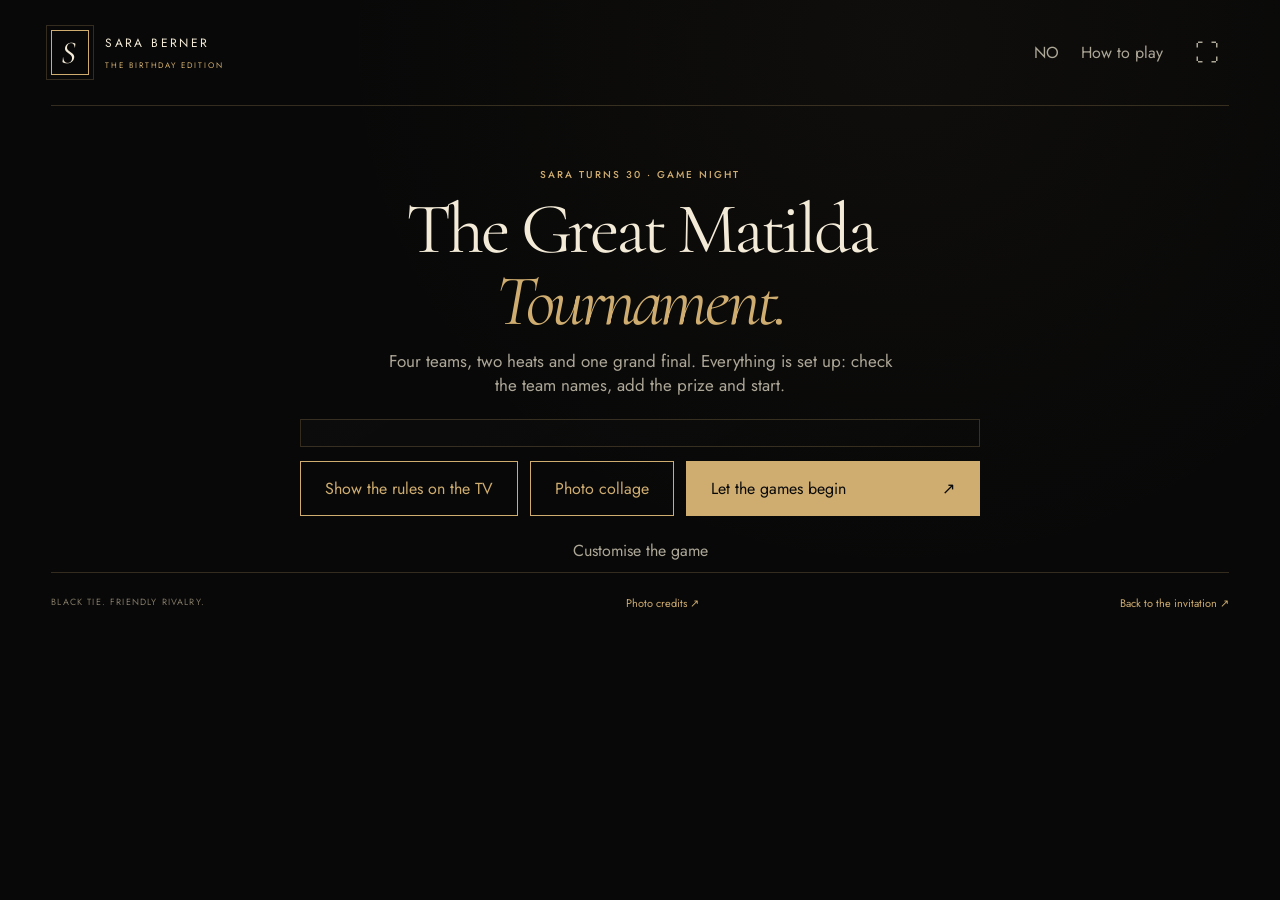
==== commit 6be64039: "Photo collage: full-screen slideshow of Sara's photos - "Photo collage" on the start screen and "Pho" ====
--- a/game/index.html
+++ b/game/index.html
@@ -2,7 +2,7 @@
 <html lang="en">
 <head>
 <meta charset="utf-8"><meta name="viewport" content="width=device-width, initial-scale=1, viewport-fit=cover"><meta name="apple-mobile-web-app-capable" content="yes"><meta name="mobile-web-app-capable" content="yes"><meta name="apple-mobile-web-app-status-bar-style" content="black-translucent"><meta name="apple-mobile-web-app-title" content="Sara's Game"><link rel="manifest" href="manifest.webmanifest"><link rel="apple-touch-icon" href="assets/app-icon.png"><meta name="theme-color" content="#080808"><meta name="robots" content="noindex,nofollow">
-<title>The Great Matilda · The birthday game</title><link rel="icon" href="../favicon.svg"><link rel="stylesheet" href="game.css?v=20261114-prize3">
+<title>The Great Matilda · The birthday game</title><link rel="icon" href="../favicon.svg"><link rel="stylesheet" href="game.css?v=20261114-slides2">
 <!-- Optional web fonts must not block game scripts or offline play. -->
 <link rel="stylesheet" href="https://fonts.googleapis.com/css2?family=Cormorant+Garamond:ital,wght@0,400;0,500;0,600;1,400;1,500&amp;family=Jost:wght@400;500;600&amp;display=swap" media="print" onload="this.media='all'">
 </head>
@@ -12,12 +12,12 @@
   <main>
     <section id="setup" class="setup simple"><div class="simple-hero"><p class="eyebrow" data-copy="simpleEyebrow">SARA TURNS 30 · GAME NIGHT</p><h1 data-copy="simpleTitle">The Great Matilda<br><em>Tournament.</em></h1><p class="simple-sub" data-copy="simpleSub">Four teams, two heats and one grand final. Everything is set up: check the team names, add the prize and start.</p></div>
       <div class="setup-intro"><p class="eyebrow" data-copy="edition">THE GREAT MATILDA GAME NIGHT</p><h1 data-copy="setupTitle">A little friendly<br><em>competition.</em></h1><p class="intro-text" data-copy="setupIntro">Six categories. Your favourite people. And Sara, keeping score in spirit.</p><div class="rules-strip"><span><b>100–500</b><small data-copy="points">POINTS PER CLUE</small></span><span><b>2–6</b><small data-copy="teams">TEAMS AT THE TABLE</small></span><span><b>1</b><small data-copy="host">HOST IN CHARGE</small></span></div><p class="starter-note" data-copy="starter">Build your board from the category bank. Pick six ready categories, or bring in Sara’s personal rounds when they’re prepared.</p></div>
-      <form id="team-form" class="team-form"><div class="section-top"><p class="eyebrow" data-copy="guestList">THE COMPETITION</p><span class="small-index">01 / 02</span></div><h2 data-copy="nameTeams">Name your teams.</h2><fieldset class="mode-choice"><legend class="sr-only" data-copy="modeLegend">Game format</legend><label><input type="radio" name="mode" value="single"><span><b data-copy="modeSingle">One game</b><small data-copy="modeSingleHint">2–6 teams on one board.</small></span></label><label><input type="radio" name="mode" value="tournament"><span><b data-copy="modeTournament">Tournament</b><small data-copy="modeTournamentHint">4–12 teams. Quick heats, then the winners meet in the final.</small></span></label></fieldset><div id="team-inputs"></div><div class="team-count"><button type="button" id="remove-team" class="text-button" data-copy="removeTeam">− Remove team</button><button type="button" id="add-team" class="text-button" data-copy="addTeam">+ Add team</button></div><div id="tournament-options" class="tournament-options" hidden><label class="team-label" for="heat-count"><span data-copy="heatSetting">Number of heats</span><select id="heat-count"><option value="2">2</option><option value="3">3</option><option value="4">4</option></select></label><label class="team-label" for="prize"><span data-copy="prizeSetting">The prize (optional)</span><input id="prize" maxlength="80" autocomplete="off" placeholder="A bottle of Berliner Luft"></label></div><label class="team-label" for="timer-duration"><span data-copy="timerSetting">Seconds per clue</span><select id="timer-duration"><option value="15">15</option><option value="30">30</option><option value="45" selected>45</option><option value="60">60</option><option value="90">90</option><option value="120">120</option></select></label><p class="form-hint" data-copy="timerHint">The clock starts when a clue opens. Timeout never changes the score.</p><a href="#category-choice" class="text-button" data-copy="chooseBoard">Choose your board ↓</a><p class="form-hint" data-copy="localSave">The game saves on this browser, so a refresh won’t end the party.</p></form>
-      <section class="category-prep" id="category-choice" aria-labelledby="category-title"><div class="section-top"><p class="eyebrow" data-copy="categoryEyebrow">THE QUESTION BANK</p><span class="small-index">02 / 02</span></div><div class="category-prep-heading"><div><h2 id="category-title" data-copy="chooseSix">Choose your categories.</h2><p class="form-hint" data-copy="categoryHint">Pick as many as you like for testing. Six suits the party. Unfinished clues stay locked.</p></div><div id="category-shortcuts" class="category-shortcuts"><button id="all-categories" class="secondary" type="button" data-copy="allCategories">Select all ready</button><button id="clear-categories" class="text-button" type="button" data-copy="clearCategories">Clear selection</button><button id="default-categories" class="secondary" type="button" data-copy="recommended">Use recommended six</button></div></div><div id="category-options" class="category-options"></div><div id="tour-plan" class="tour-plan" hidden></div><details id="celebrity-picker" class="celebrity-picker"><summary data-copy="portraitTitle">Choose Sara’s celebrity faces</summary><p class="form-hint" data-copy="portraitHint">Choose five portraits for the round. Their selection order sets 100–500 points. Names are visible here for the host.</p><div id="portrait-gallery" class="portrait-gallery"></div><p id="portrait-count" role="status" aria-live="polite"></p><button id="portrait-apply" type="button" class="secondary" data-copy="portraitApply">Use these five faces</button></details><details class="private-pack"><summary data-copy="privateTitle">Prepare a private question pack</summary><p data-copy="privateHint">Download the question bank as JSON, edit your questions and answers, then import it here. It stays in this browser; nothing is uploaded to the invitation. Keep a copy on your laptop.</p><p class="form-hint" data-copy="privateFormat">6–40 categories, five clues each. Up to 2 MB, including any embedded PNG, JPG or WebP images. The two Sara reactions stay the same.</p><div class="private-actions"><button type="button" id="pack-export" class="secondary" data-copy="exportPack">Download question bank</button><label class="secondary file-label"><span data-copy="importPack">Import private JSON</span><input id="pack-import" type="file" accept=".json,application/json"></label><button type="button" id="pack-default" class="text-button" data-copy="defaultPack" hidden>Use public question bank</button></div><p id="pack-status" role="status" aria-live="polite"></p></details><div class="category-start"><p id="category-count" role="status" aria-live="polite"></p><p id="start-error" class="start-error" role="alert"></p><button type="button" id="rules-open-setup" class="secondary rules-open" data-copy="rulesShow">Show the rules on the TV</button><button type="button" id="customise" class="text-button customise-toggle">Customise the game</button><button type="submit" form="team-form" id="start-game" class="primary start-button"><span data-copy="begin">Let the games begin</span><span aria-hidden="true">↗</span></button></div></section>
+      <form id="team-form" class="team-form"><div class="section-top"><p class="eyebrow" data-copy="guestList">THE COMPETITION</p><span class="small-index">01 / 02</span></div><h2 data-copy="nameTeams">Name your teams.</h2><fieldset class="mode-choice"><legend class="sr-only" data-copy="modeLegend">Game format</legend><label><input type="radio" name="mode" value="single"><span><b data-copy="modeSingle">One game</b><small data-copy="modeSingleHint">2–6 teams on one board.</small></span></label><label><input type="radio" name="mode" value="tournament"><span><b data-copy="modeTournament">Tournament</b><small data-copy="modeTournamentHint">4–12 teams. Quick heats, then the winners meet in the final.</small></span></label></fieldset><div id="team-inputs"></div><div class="team-count"><button type="button" id="remove-team" class="text-button" data-copy="removeTeam">− Remove team</button><button type="button" id="add-team" class="text-button" data-copy="addTeam">+ Add team</button></div><div id="tournament-options" class="tournament-options" hidden><label class="team-label" for="heat-count"><span data-copy="heatSetting">Number of heats</span><select id="heat-count"><option value="2">2</option><option value="3">3</option><option value="4">4</option></select></label><div class="prize-row"><img id="setup-prize-img" class="setup-prize-img" src="assets/prize-berliner-luft.png" alt="" hidden><label class="team-label" for="prize"><span data-copy="prizeSetting">The prize (optional)</span><input id="prize" maxlength="80" autocomplete="off" placeholder="A bottle of Berliner Luft"></label></div></div><label class="team-label" for="timer-duration"><span data-copy="timerSetting">Seconds per clue</span><select id="timer-duration"><option value="15">15</option><option value="30">30</option><option value="45" selected>45</option><option value="60">60</option><option value="90">90</option><option value="120">120</option></select></label><p class="form-hint" data-copy="timerHint">The clock starts when a clue opens. Timeout never changes the score.</p><a href="#category-choice" class="text-button" data-copy="chooseBoard">Choose your board ↓</a><p class="form-hint" data-copy="localSave">The game saves on this browser, so a refresh won’t end the party.</p></form>
+      <section class="category-prep" id="category-choice" aria-labelledby="category-title"><div class="section-top"><p class="eyebrow" data-copy="categoryEyebrow">THE QUESTION BANK</p><span class="small-index">02 / 02</span></div><div class="category-prep-heading"><div><h2 id="category-title" data-copy="chooseSix">Choose your categories.</h2><p class="form-hint" data-copy="categoryHint">Pick as many as you like for testing. Six suits the party. Unfinished clues stay locked.</p></div><div id="category-shortcuts" class="category-shortcuts"><button id="all-categories" class="secondary" type="button" data-copy="allCategories">Select all ready</button><button id="clear-categories" class="text-button" type="button" data-copy="clearCategories">Clear selection</button><button id="default-categories" class="secondary" type="button" data-copy="recommended">Use recommended six</button></div></div><div id="category-options" class="category-options"></div><div id="tour-plan" class="tour-plan" hidden></div><details id="celebrity-picker" class="celebrity-picker"><summary data-copy="portraitTitle">Choose Sara’s celebrity faces</summary><p class="form-hint" data-copy="portraitHint">Choose five portraits for the round. Their selection order sets 100–500 points. Names are visible here for the host.</p><div id="portrait-gallery" class="portrait-gallery"></div><p id="portrait-count" role="status" aria-live="polite"></p><button id="portrait-apply" type="button" class="secondary" data-copy="portraitApply">Use these five faces</button></details><details class="private-pack"><summary data-copy="privateTitle">Prepare a private question pack</summary><p data-copy="privateHint">Download the question bank as JSON, edit your questions and answers, then import it here. It stays in this browser; nothing is uploaded to the invitation. Keep a copy on your laptop.</p><p class="form-hint" data-copy="privateFormat">6–40 categories, five clues each. Up to 2 MB, including any embedded PNG, JPG or WebP images. The two Sara reactions stay the same.</p><div class="private-actions"><button type="button" id="pack-export" class="secondary" data-copy="exportPack">Download question bank</button><label class="secondary file-label"><span data-copy="importPack">Import private JSON</span><input id="pack-import" type="file" accept=".json,application/json"></label><button type="button" id="pack-default" class="text-button" data-copy="defaultPack" hidden>Use public question bank</button></div><p id="pack-status" role="status" aria-live="polite"></p></details><div class="category-start"><p id="category-count" role="status" aria-live="polite"></p><p id="start-error" class="start-error" role="alert"></p><button type="button" id="rules-open-setup" class="secondary rules-open" data-copy="rulesShow">Show the rules on the TV</button><button type="button" id="slides-open-setup" class="secondary slides-open">Photo collage</button><button type="button" id="customise" class="text-button customise-toggle">Customise the game</button><button type="submit" form="team-form" id="start-game" class="primary start-button"><span data-copy="begin">Let the games begin</span><span aria-hidden="true">↗</span></button></div></section>
       <section class="reaction-preview" aria-labelledby="reaction-title"><div><p class="eyebrow" data-copy="reactionEyebrow">SARA HAS A REACTION FOR THAT</p><h2 id="reaction-title" data-copy="reactionTitle">Correct? Wrong? She’ll let you know.</h2><p data-copy="reactionHint">Tap a sticker to try the reactions.</p></div><div class="reaction-gallery" id="reaction-gallery"></div></section>
     </section>
     <section id="play" hidden>
-      <div class="board-heading"><div><p class="eyebrow" id="stage-label"></p><h1 data-copy="boardTitle">The Great Matilda<span class="gold">.</span></h1></div><div class="board-tools"><span id="progress" class="progress"></span><button id="rules-open-board" class="quiet rules-open" type="button" data-copy="rulesButton">Rules</button><button id="undo" class="quiet" type="button" data-copy="undo">↶ Undo</button><button id="adjust-open" class="quiet" type="button" data-copy="adjustScores">Adjust scores</button><button id="end-round" class="quiet" type="button" data-copy="endRound" hidden>End this round</button><button id="new-game" class="quiet" type="button" data-copy="newGame">New game</button></div></div>
+      <div class="board-heading"><div><p class="eyebrow" id="stage-label"></p><h1 data-copy="boardTitle">The Great Matilda<span class="gold">.</span></h1></div><div class="board-tools"><span id="progress" class="progress"></span><button id="rules-open-board" class="quiet rules-open" type="button" data-copy="rulesButton">Rules</button><button id="slides-open-board" class="quiet slides-open" type="button">Photos</button><button id="undo" class="quiet" type="button" data-copy="undo">↶ Undo</button><button id="adjust-open" class="quiet" type="button" data-copy="adjustScores">Adjust scores</button><button id="end-round" class="quiet" type="button" data-copy="endRound" hidden>End this round</button><button id="new-game" class="quiet" type="button" data-copy="newGame">New game</button></div></div>
       <div class="turn-banner" aria-live="polite"><div><p class="eyebrow" data-copy="turnLabel">THE FLOOR IS YOURS</p><strong id="turn-name"></strong></div><div><span data-copy="turnOrderLabel">TURN ORDER</span><p id="turn-order"></p></div></div><div class="scoreboard" id="scoreboard" aria-label="Teams and scores"></div><div class="board-scroll"><div class="quiz-board" id="board"></div></div>
       <p id="last-answer" class="last-answer" role="status" hidden></p><div class="board-footer"><span data-copy="boardHint">The highlighted team chooses a clue. Correct or Wrong takes the tile; turns move in team order.</span><button id="reactions-toggle" class="quiet" type="button" aria-pressed="true">Sara reactions: on</button></div><section id="standings" class="standings" hidden aria-live="polite"></section>
     </section>
@@ -30,15 +30,15 @@
   <div class="clue-stage" id="clue-stage"><img id="clue-image" alt="Picture clue" hidden><h2 id="clue-question"></h2></div>
   <div class="answer" id="answer" hidden><p class="eyebrow" data-copy="answerLabel">THE ANSWER</p><p id="answer-text"></p><img id="answer-image" alt="" hidden><p id="answer-extra" class="answer-extra" hidden></p></div>
   <div class="clue-controls"><div class="timer"><output id="timer-value" aria-label="Seconds remaining">45</output><button id="timer-toggle" type="button" class="quiet" data-copy="startTimer">Start timer</button><button id="timer-reset" type="button" class="icon-button" aria-label="Reset timer">↺</button></div><button id="reveal" type="button" class="secondary" data-copy="reveal">Reveal answer</button></div>
-  <div class="power-controls"><div class="power-buttons"><button id="power-double" type="button" class="secondary">×2 Double Up</button><button id="power-letter" type="button" class="secondary">A… First Letter</button><button id="power-steal" type="button" class="secondary">Steal</button></div><p id="power-hint" class="form-hint"></p><p id="letter-hint" class="letter-hint" role="status" hidden></p></div><div class="adjudication"><div><p class="eyebrow" data-copy="answering">ANSWERING NOW</p><div id="clue-teams" class="clue-teams"></div></div><div class="award-buttons"><button id="wrong" type="button" class="secondary"><span data-copy="wrong">Wrong</span> <span id="minus-value"></span></button><button id="correct" type="button" class="primary"><span data-copy="correct">Correct</span> <span id="plus-value"></span></button></div></div>
+  <div class="power-controls"><div class="power-buttons"><button id="power-double" type="button" class="secondary">×2 Double Up</button><button id="power-letter" type="button" class="secondary">First Letter</button><button id="power-steal" type="button" class="secondary">Steal</button></div><p id="power-hint" class="form-hint"></p><p id="letter-hint" class="letter-hint" role="status" hidden></p></div><div class="adjudication"><div><p class="eyebrow" data-copy="answering">ANSWERING NOW</p><div id="clue-teams" class="clue-teams"></div></div><div class="award-buttons"><button id="wrong" type="button" class="secondary"><span data-copy="wrong">Wrong</span> <span id="minus-value"></span></button><button id="correct" type="button" class="primary"><span data-copy="correct">Correct</span> <span id="plus-value"></span></button></div></div>
   <div class="clue-bottom"><button id="clue-undo" type="button" class="text-button" data-copy="undo">↶ Undo</button><p id="clue-status" role="status"></p><button id="clue-finish" type="button" class="text-button" data-copy="finish">Skip clue →</button></div>
 </dialog>
 <dialog id="round-dialog" class="round-dialog" aria-labelledby="round-winner"><p class="eyebrow" id="round-eyebrow"></p><p class="round-crown" aria-hidden="true">♛</p><h2 id="round-winner"></h2><p id="round-prize" class="round-prize" hidden></p><ol id="round-scores" class="round-scores"></ol><div id="round-facts" class="finale-facts round-facts"></div><div class="dialog-actions"><button id="round-back" class="secondary" type="button" data-copy="backToBoard">Back to the board</button><button id="round-next" class="primary" type="button"></button></div></dialog>
 <dialog id="end-round-dialog" class="small-dialog" aria-labelledby="end-round-title"><p class="eyebrow" data-copy="hostNotes">FOR THE HOST</p><h2 id="end-round-title" data-copy="endRoundTitle">End this round now?</h2><p data-copy="endRoundBody">The team with the most points right now wins the round. Unplayed questions are skipped.</p><div class="dialog-actions"><button class="secondary" data-close="end-round-dialog" type="button" data-copy="keepPlaying">Keep playing</button><button class="primary" id="confirm-end-round" type="button" data-copy="endRoundConfirm">End round</button></div></dialog>
 <dialog id="reaction-dialog" class="reaction-dialog" aria-labelledby="reaction-heading"><p id="reaction-heading" class="eyebrow"></p><img id="reaction-image" alt="Sara reaction"><strong id="reaction-points"></strong><p id="reaction-team"></p><button id="reaction-close" type="button" class="secondary" data-copy="continue">Continue →</button></dialog>
-<dialog id="rules-dialog" class="rules-dialog" aria-label="Rules"><button class="icon-button dialog-close" data-close="rules-dialog" type="button" aria-label="Close">×</button><div id="rules-slide" class="rules-slide"></div><div class="rules-nav"><button id="rules-prev" type="button" class="secondary">←</button><span id="rules-dots" class="rules-dots"></span><button id="rules-next" type="button" class="primary"></button></div></dialog><dialog id="finale-dialog" class="finale-dialog" aria-labelledby="finale-eyebrow"><canvas id="finale-confetti" aria-hidden="true"></canvas><div class="finale-photo"><img src="../assets/sara-gatsby-toast.jpg" alt="Sara raising a glass of champagne to the winners"></div><div class="finale-body"><p id="finale-eyebrow" class="eyebrow"></p><h2 id="finale-winner"></h2><p id="finale-prize"></p><ol id="finale-scores" class="finale-scores"></ol><div id="finale-facts" class="finale-facts"></div><div class="finale-actions"><button id="finale-back" type="button" class="secondary" data-copy="backToBoard">Back to the board</button><button id="finale-new" type="button" class="primary" data-copy="playAgain">Start a new game</button></div></div></dialog><dialog id="help-dialog" class="small-dialog" aria-labelledby="help-title"><button class="icon-button dialog-close" data-close="help-dialog" type="button" aria-label="Close">×</button><p class="eyebrow" data-copy="hostNotes">FOR THE HOST</p><h2 id="help-title" data-copy="how">How to play</h2><ol><li data-copy="rule1">Connect your laptop to the TV. Make two to six teams and enter their names.</li><li data-copy="rule2">The first team starts. Choose a clue; the highlighted team answers and the timer starts automatically.</li><li data-copy="rule3">Correct awards points; Wrong deducts points. Both take the tile immediately and move the turn to the next team.</li><li data-copy="rule4">Turns follow team order. Each team has one Double Up, First Letter and Steal per round, used before judging or revealing the answer. Undo restores scores, tiles, turns and power-ups.</li><li data-copy="rule5">Tournament: each heat has its own board. When a heat ends, the winner goes through. The heat winners play the final for the prize.</li></ol><p class="form-hint" data-copy="draftHelp">“To prepare” tiles need personal questions or pictures. They won’t open until that content is added.</p><button class="primary" data-close="help-dialog" type="button" data-copy="understood">Got it</button></dialog>
+<dialog id="rules-dialog" class="rules-dialog" aria-label="Rules"><button class="icon-button dialog-close" data-close="rules-dialog" type="button" aria-label="Close">×</button><div id="rules-slide" class="rules-slide"></div><div class="rules-nav"><button id="rules-prev" type="button" class="secondary">←</button><span id="rules-dots" class="rules-dots"></span><button id="rules-next" type="button" class="primary"></button></div></dialog><dialog id="finale-dialog" class="finale-dialog" aria-labelledby="finale-eyebrow"><canvas id="finale-confetti" aria-hidden="true"></canvas><div class="finale-photo"><img src="../assets/sara-gatsby-toast.jpg" alt="Sara raising a glass of champagne to the winners"></div><div class="finale-body"><p id="finale-eyebrow" class="eyebrow"></p><h2 id="finale-winner"></h2><p id="finale-prize"></p><ol id="finale-scores" class="finale-scores"></ol><div id="finale-facts" class="finale-facts"></div><div class="finale-actions"><button id="finale-back" type="button" class="secondary" data-copy="backToBoard">Back to the board</button><button id="finale-new" type="button" class="primary" data-copy="playAgain">Start a new game</button></div></div></dialog><dialog id="slides-dialog" class="slides-dialog" aria-label="Photo collage"><div id="slides-track" class="slides-track"></div><p id="slides-caption" class="slides-caption"></p><p id="slides-count" class="slides-count"></p><button id="slides-prev" class="slides-nav slides-prev" type="button" aria-label="Previous photo">‹</button><button id="slides-next" class="slides-nav slides-next" type="button" aria-label="Next photo">›</button><button id="slides-close" class="icon-button slides-close" type="button" aria-label="Close">×</button></dialog><dialog id="help-dialog" class="small-dialog" aria-labelledby="help-title"><button class="icon-button dialog-close" data-close="help-dialog" type="button" aria-label="Close">×</button><p class="eyebrow" data-copy="hostNotes">FOR THE HOST</p><h2 id="help-title" data-copy="how">How to play</h2><ol><li data-copy="rule1">Connect your laptop to the TV. Make two to six teams and enter their names.</li><li data-copy="rule2">The first team starts. Choose a clue; the highlighted team answers and the timer starts automatically.</li><li data-copy="rule3">Correct awards points; Wrong deducts points. Both take the tile immediately and move the turn to the next team.</li><li data-copy="rule4">Turns follow team order. Each team has one Double Up, First Letter and Steal per round, used before judging or revealing the answer. Undo restores scores, tiles, turns and power-ups.</li><li data-copy="rule5">Tournament: each heat has its own board. When a heat ends, the winner goes through. The heat winners play the final for the prize.</li></ol><p class="form-hint" data-copy="draftHelp">“To prepare” tiles need personal questions or pictures. They won’t open until that content is added.</p><button class="primary" data-close="help-dialog" type="button" data-copy="understood">Got it</button></dialog>
 <dialog id="reset-dialog" class="small-dialog" aria-labelledby="reset-title"><p class="eyebrow" data-copy="newRound">A FRESH START</p><h2 id="reset-title" data-copy="resetTitle">Start a new game?</h2><p data-copy="resetBody">This clears this browser’s current scores and played clues. Your question pack stays the same.</p><div class="dialog-actions"><button class="secondary" data-close="reset-dialog" type="button" data-copy="keepPlaying">Keep playing</button><button class="primary" id="confirm-reset" type="button" data-copy="resetConfirm">Start new game</button></div></dialog>
 <dialog id="conflict-dialog" class="small-dialog" aria-labelledby="conflict-title"><h2 id="conflict-title" data-copy="conflictTitle">The game changed in another tab.</h2><p data-copy="conflictBody">This tab is paused to protect the latest scores. Reload the saved game before continuing.</p><button id="reload-game" class="primary" type="button" data-copy="reloadGame">Load latest game</button></dialog>
 <dialog id="adjust-dialog" class="small-dialog" aria-labelledby="adjust-title"><button class="icon-button dialog-close" data-close="adjust-dialog" type="button" aria-label="Close">×</button><p class="eyebrow" data-copy="hostNotes">FOR THE HOST</p><h2 id="adjust-title" data-copy="adjustScores">Adjust scores</h2><p data-copy="adjustHint">Correct a score or award a house-rule bonus. Every correction has a reason and can be undone.</p><form id="adjust-form"><label class="team-label"><span data-copy="adjustTeam">Team</span><select id="adjust-team" required></select></label><label class="team-label"><span data-copy="adjustAmount">Points to add or subtract</span><input id="adjust-amount" type="number" min="-1000000" max="1000000" step="1" value="100" required></label><label class="team-label"><span data-copy="adjustReason">Reason</span><input id="adjust-reason" maxlength="160" required autocomplete="off"></label><p id="adjust-error" class="notice" role="status"></p><button class="primary" type="submit" data-copy="applyCorrection">Apply correction</button></form><div id="adjust-history" class="adjust-history"></div></dialog>
-<script src="session-store.js?v=20261114-prize3"></script><script src="pack.js?v=20261114-prize3"></script><script src="celebrity-faces.js?v=20261114-prize3"></script><script src="engine.js?v=20261114-prize3"></script><script src="pack-tools.js?v=20261114-prize3"></script><script src="app.js?v=20261114-prize3"></script>
+<script src="session-store.js?v=20261114-slides2"></script><script src="pack.js?v=20261114-slides2"></script><script src="celebrity-faces.js?v=20261114-slides2"></script><script src="engine.js?v=20261114-slides2"></script><script src="pack-tools.js?v=20261114-slides2"></script><script src="../event-config.js?v=20261114-slides2"></script><script src="slideshow-photos.js?v=20261114-slides2"></script><script src="app.js?v=20261114-slides2"></script>
 </body></html>
--- a/game/game.css
+++ b/game/game.css
@@ -522,3 +522,44 @@
   .finale-prize-img{height:64px}
   #finale-winner.many{font-size:18px}
 }
+
+/* Start screen: the prize bottle next to the prize box. */
+.prize-row{display:flex;align-items:center;gap:14px}
+.prize-row>label{flex:1;min-width:0}
+.setup-prize-img{height:96px;width:auto;flex-shrink:0;filter:drop-shadow(0 0 10px rgba(207,173,112,.75)) drop-shadow(0 0 22px rgba(207,173,112,.35))}
+.setup-prize-img[hidden]{display:none}
+@media(orientation:landscape) and (max-height:600px){.setup-prize-img{height:58px}}
+
+/* The revealed first letter stays readable on the TV. */
+#clue-dialog .letter-hint{color:var(--gold);font:500 clamp(18px,2vw,26px)/1.2 "Cormorant Garamond",serif}
+@media(orientation:landscape) and (max-height:600px){#clue-dialog .letter-hint{font-size:18px;margin:2px 0 0}}
+
+/* Photo collage: full-screen slideshow, photos slide side to side with a slow zoom. */
+.slides-dialog{width:100vw;height:100dvh;max-width:none;max-height:none;margin:0;padding:0;border:0;background:#000;color:#f4ead7;overflow:hidden}
+.slides-dialog::backdrop{background:#000}
+.slides-track{position:absolute;inset:0;overflow:hidden}
+.slide{position:absolute;inset:0;margin:0;transform:translateX(0);transition:transform 1s cubic-bezier(.65,0,.35,1)}
+.slide.entering{transform:translateX(var(--from,100%))}
+.slide.leaving{transform:translateX(var(--to,-100%))}
+.slide-blur{position:absolute;inset:-40px;background:center/cover no-repeat;filter:blur(28px) brightness(.45) saturate(1.1)}
+.slide-img{position:absolute;inset:0;margin:auto;max-width:92%;max-height:84%;object-fit:contain;box-shadow:0 20px 60px #000c,0 0 0 1px #cfad7066;animation:slide-zoom 7s ease-out both}
+@keyframes slide-zoom{from{transform:scale(1)}to{transform:scale(1.06)}}
+.slides-caption{position:absolute;left:0;right:0;bottom:3.5%;text-align:center;font:500 clamp(18px,3vw,40px)/1.2 'Cormorant Garamond',serif;color:var(--gold);text-shadow:0 2px 14px #000;margin:0;z-index:2}
+.slides-count{position:absolute;top:12px;left:16px;margin:0;font-size:12px;letter-spacing:.2em;color:#ffffff88;z-index:2}
+.slides-nav{position:absolute;top:0;bottom:0;width:22%;background:transparent;border:0;color:#ffffff55;font-size:56px;z-index:2;cursor:pointer}
+.slides-nav:hover{color:#fff}
+.slides-prev{left:0;text-align:left;padding-left:2%}
+.slides-next{right:0;text-align:right;padding-right:2%}
+.slides-close{position:absolute;top:8px;right:12px;z-index:3;color:#fff;font-size:28px}
+.category-start .slides-open{white-space:nowrap}
+@media(orientation:landscape) and (max-height:600px){
+  .slide-img{max-height:80%}
+  .slides-caption{font-size:20px;bottom:2%}
+}
+@media(prefers-reduced-motion:reduce){.slide{transition:none}.slide-img{animation:none}}
+
+/* Start screen buttons: Rules, Photo collage and Start share one row. */
+.setup.simple .category-start{flex-wrap:wrap}
+.setup.simple .category-start .rules-open,.setup.simple .category-start .slides-open{flex:0 1 auto}
+.setup.simple .category-start .start-button{flex:1 1 200px;min-width:0;width:auto}
+@media(orientation:landscape) and (max-height:600px){.setup.simple .category-start{gap:8px}.setup.simple .category-start .rules-open,.setup.simple .category-start .slides-open{padding:6px 12px;font-size:14px}}
